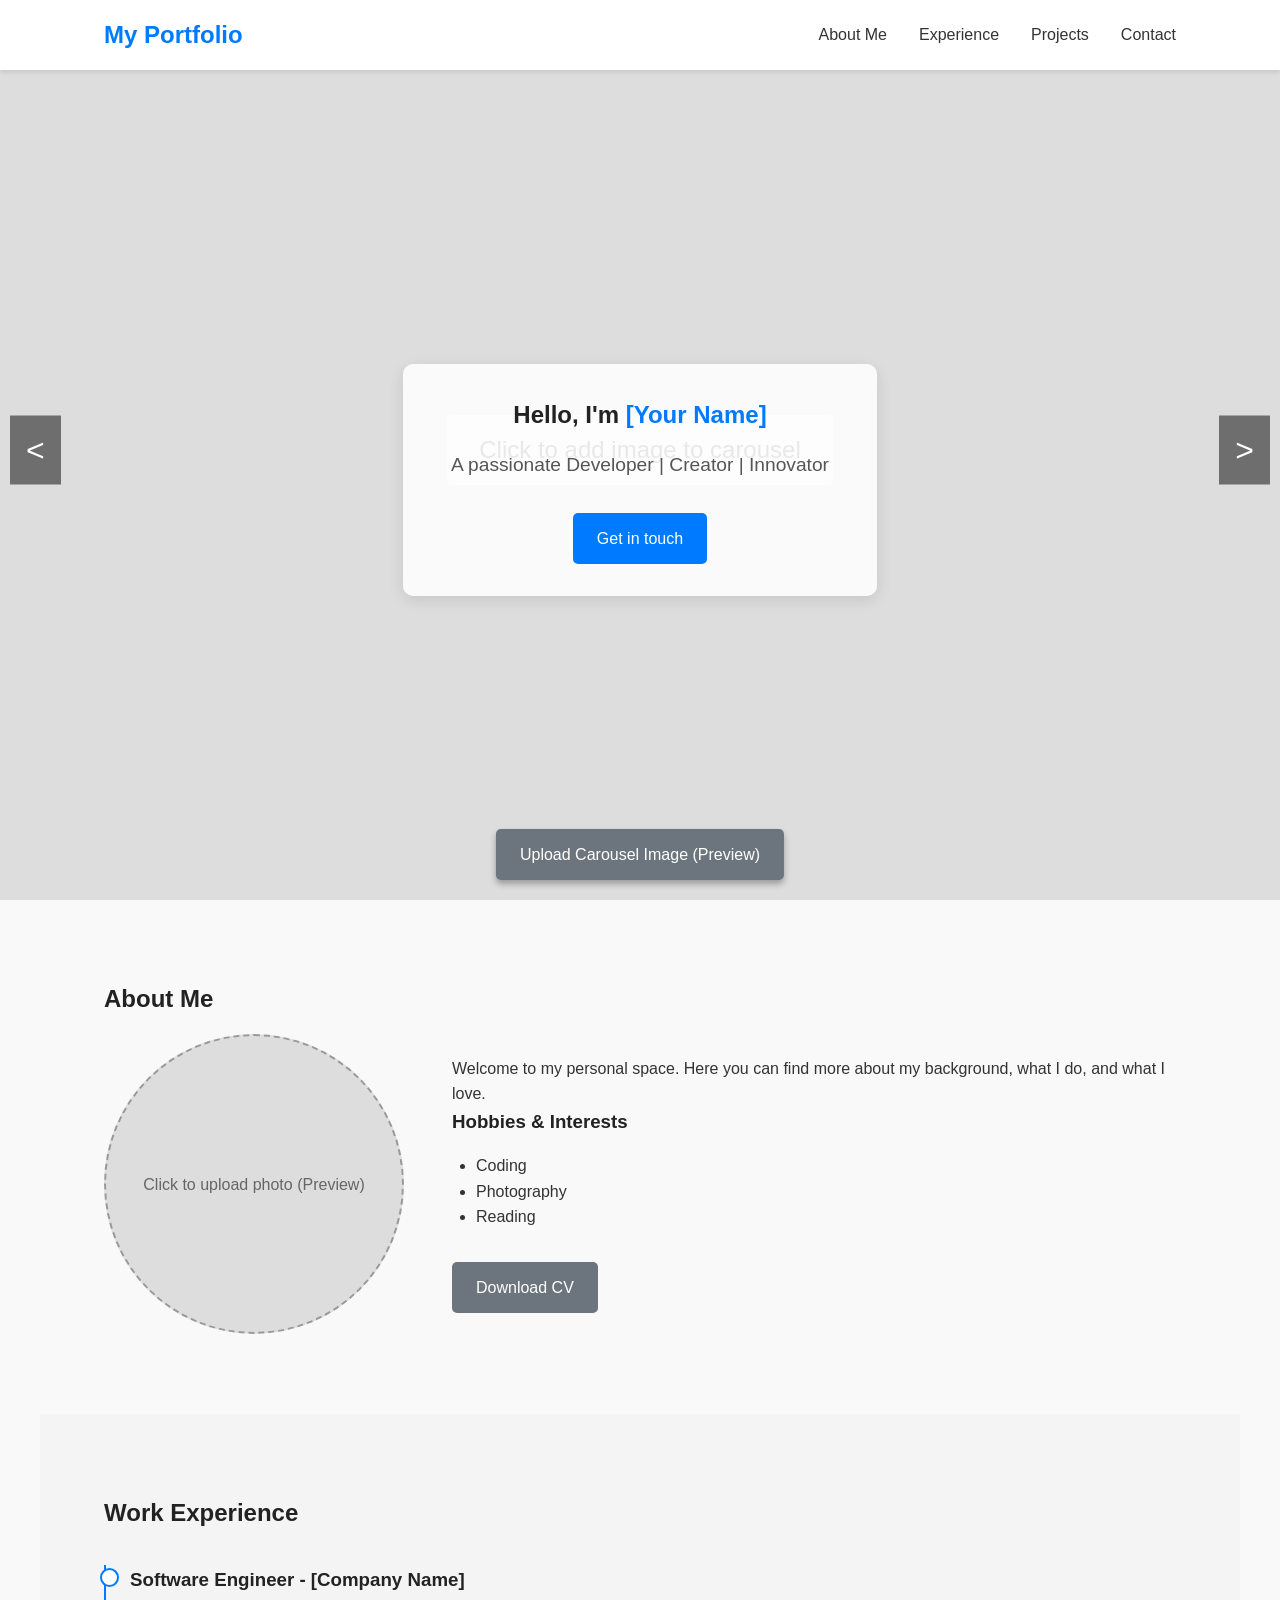
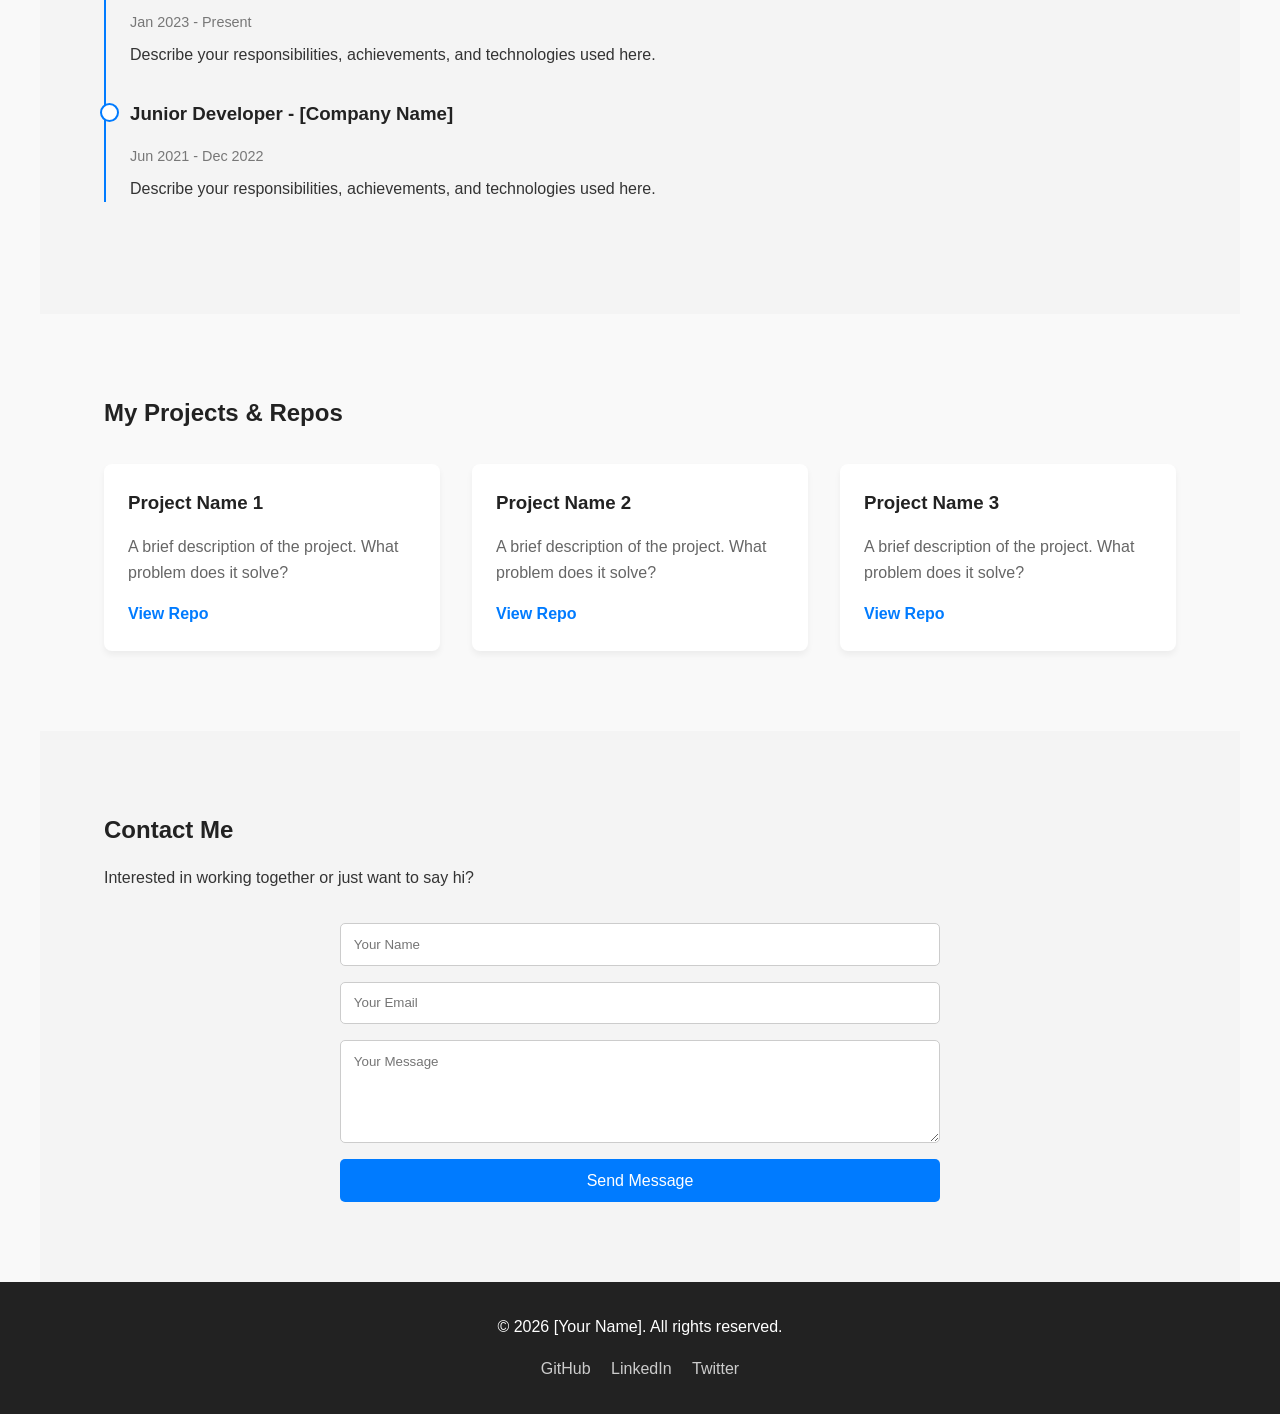
==== index.html @ 7e19b3d2 "Final code review fix on race condition" ====
<!DOCTYPE html>
<html lang="en">
<head>
    <meta charset="UTF-8">
    <meta name="viewport" content="width=device-width, initial-scale=1.0">
    <title>My Personal Portfolio</title>
    <link rel="stylesheet" href="css/style.css">
</head>
<body>
    <header>
        <nav>
            <div class="logo">My Portfolio</div>
            <!-- Hamburger Icon -->
            <button class="menu-icon" id="menu-icon" aria-label="Toggle navigation menu">&#9776;</button>
            <ul class="nav-links" id="nav-links">
                <li><a href="#about">About Me</a></li>
                <li><a href="#experience">Experience</a></li>
                <li><a href="#projects">Projects</a></li>
                <li><a href="#contact">Contact</a></li>
            </ul>
        </nav>
    </header>

    <main>
        <!-- Hero Section with Carousel -->
        <section id="hero" class="hero">
            <div class="carousel" id="hero-carousel">
                <div class="carousel-inner" id="carousel-inner">
                    <!-- Carousel items will be placed here -->
                    <div class="carousel-item active" style="background-color: #ddd;">
                        <span class="carousel-placeholder-text">Click to add image to carousel</span>
                    </div>
                </div>
                <button class="carousel-prev" id="carousel-prev" aria-label="Previous image">&lt;</button>
                <button class="carousel-next" id="carousel-next" aria-label="Next image">&gt;</button>
                
                <!-- Upload button for Carousel -->
                <label class="btn secondary upload-btn carousel-upload-btn">
                    Upload Carousel Image (Preview)
                    <input type="file" accept="image/*" class="carousel-upload-input" id="carousel-upload" multiple>
                </label>
            </div>

            <div class="hero-content">
                <!-- TODO: Replace placeholder text like [Your Name] and [Company Name] throughout this file with your actual information -->
                <h1>Hello, I'm <span class="highlight">[Your Name]</span></h1>
                <p>A passionate Developer | Creator | Innovator</p>
                <a href="#contact" class="btn">Get in touch</a>
            </div>
        </section>

        <!-- About Me Section (CV, Pictures, Hobbies) -->
        <section id="about" class="section">
            <h2>About Me</h2>
            <div class="about-container">
                <div class="about-image">
                    <!-- Placeholder for picture with Upload feature -->
                    <label class="image-upload-wrapper">
                        <input type="file" accept="image/*" class="image-upload-input" id="profile-upload">
                        <div class="profile-placeholder" id="profile-img-preview">
                            <span class="upload-text">Click to upload photo (Preview)</span>
                        </div>
                    </label>
                </div>
                <div class="about-text">
                    <p>Welcome to my personal space. Here you can find more about my background, what I do, and what I love.</p>
                    <h3>Hobbies & Interests</h3>
                    <ul>
                        <li>Coding</li>
                        <li>Photography</li>
                        <li>Reading</li>
                    </ul>
                    <!-- Add your CV file in the assets folder and update this link -->
                    <a href="assets/cv.pdf" class="btn secondary">Download CV</a>
                </div>
            </div>
        </section>

        <!-- Work Experience Section -->
        <section id="experience" class="section bg-light">
            <h2>Work Experience</h2>
            <div class="timeline">
                <div class="timeline-item">
                    <h3>Software Engineer - [Company Name]</h3>
                    <span class="date">Jan 2023 - Present</span>
                    <p>Describe your responsibilities, achievements, and technologies used here.</p>
                </div>
                <div class="timeline-item">
                    <h3>Junior Developer - [Company Name]</h3>
                    <span class="date">Jun 2021 - Dec 2022</span>
                    <p>Describe your responsibilities, achievements, and technologies used here.</p>
                </div>
            </div>
        </section>

        <!-- Projects / Repositories Section -->
        <section id="projects" class="section">
            <h2>My Projects & Repos</h2>
            <div class="grid">
                <div class="card">
                    <h3>Project Name 1</h3>
                    <p>A brief description of the project. What problem does it solve?</p>
                    <a href="#" class="btn-link">View Repo</a>
                </div>
                <div class="card">
                    <h3>Project Name 2</h3>
                    <p>A brief description of the project. What problem does it solve?</p>
                    <a href="#" class="btn-link">View Repo</a>
                </div>
                <div class="card">
                    <h3>Project Name 3</h3>
                    <p>A brief description of the project. What problem does it solve?</p>
                    <a href="#" class="btn-link">View Repo</a>
                </div>
            </div>
        </section>

        <!-- Contact Section -->
        <section id="contact" class="section bg-light">
            <h2>Contact Me</h2>
            <p>Interested in working together or just want to say hi?</p>
            <form id="contact-form" class="contact-form">
                <label for="contact-name" class="sr-only">Your Name</label>
                <input type="text" id="contact-name" placeholder="Your Name" required>
                
                <label for="contact-email" class="sr-only">Your Email</label>
                <input type="email" id="contact-email" placeholder="Your Email" required>
                
                <label for="contact-message" class="sr-only">Your Message</label>
                <textarea id="contact-message" rows="5" placeholder="Your Message" required></textarea>
                
                <button type="submit" class="btn">Send Message</button>
            </form>
        </section>
    </main>

    <footer>
        <p>&copy; <span id="year"></span> [Your Name]. All rights reserved.</p>
        <div class="social-links">
            <a href="#">GitHub</a>
            <a href="#">LinkedIn</a>
            <a href="#">Twitter</a>
        </div>
    </footer>

    <script src="js/script.js"></script>
</body>
</html>
---- css/style.css ----
/* Reset and Base Styles */
* {
    margin: 0;
    padding: 0;
    box-sizing: border-box;
}

body {
    font-family: 'Segoe UI', Tahoma, Geneva, Verdana, sans-serif;
    line-height: 1.6;
    color: #333;
    background-color: #f9f9f9;
}

html {
    scroll-behavior: smooth;
}

/* Screen Reader Only */
.sr-only {
    position: absolute;
    width: 1px;
    height: 1px;
    padding: 0;
    margin: -1px;
    overflow: hidden;
    clip: rect(0, 0, 0, 0);
    border: 0;
}

/* Typography */
h1, h2, h3 {
    margin-bottom: 1rem;
    color: #222;
}

.highlight {
    color: #007bff;
}

/* Navigation */
header {
    background-color: #fff;
    box-shadow: 0 2px 5px rgba(0,0,0,0.1);
    position: fixed;
    width: 100%;
    top: 0;
    z-index: 1000;
}

nav {
    display: flex;
    justify-content: space-between;
    align-items: center;
    padding: 1rem 5%;
    max-width: 1200px;
    margin: auto;
    position: relative;
}

.logo {
    font-size: 1.5rem;
    font-weight: bold;
    color: #007bff;
}

.menu-icon {
    display: none;
    font-size: 2rem;
    cursor: pointer;
    background: none;
    border: none;
    color: #333;
}

.menu-icon:focus {
    outline: 2px solid #007bff;
    outline-offset: 2px;
}

.nav-links {
    list-style: none;
    display: flex;
}

.nav-links li {
    margin-left: 2rem;
}

.nav-links a {
    text-decoration: none;
    color: #333;
    transition: color 0.3s;
}

.nav-links a:hover {
    color: #007bff;
}

/* Sections */
.section {
    padding: 5rem 5%;
    max-width: 1200px;
    margin: auto;
}

.bg-light {
    background-color: #f4f4f4;
}

/* Hero Section & Carousel */
.hero {
    position: relative;
    height: 100vh;
    display: flex;
    align-items: center;
    justify-content: center;
    text-align: center;
    padding-top: 60px; /* Offset for fixed nav */
    overflow: hidden;
}

.carousel {
    position: absolute;
    top: 0;
    left: 0;
    width: 100%;
    height: 100%;
    z-index: 0;
}

.carousel-inner {
    width: 100%;
    height: 100%;
    position: relative;
}

.carousel-item {
    position: absolute;
    top: 0;
    left: 0;
    width: 100%;
    height: 100%;
    opacity: 0;
    transition: opacity 0.5s ease-in-out;
    background-size: cover;
    background-position: center;
    display: flex;
    align-items: center;
    justify-content: center;
}

.carousel-item.active {
    opacity: 1;
}

.carousel-placeholder-text {
    font-size: 1.5rem;
    color: #666;
    background: rgba(255,255,255,0.7);
    padding: 1rem 2rem;
    border-radius: 5px;
}

.carousel-prev, .carousel-next {
    position: absolute;
    top: 50%;
    transform: translateY(-50%);
    background: rgba(0,0,0,0.5);
    color: white;
    border: none;
    font-size: 2rem;
    padding: 1rem;
    cursor: pointer;
    z-index: 2;
    transition: background 0.3s;
}

.carousel-prev:hover, .carousel-next:hover {
    background: rgba(0,0,0,0.8);
}

.carousel-prev {
    left: 10px;
}

.carousel-next {
    right: 10px;
}

.carousel-upload-btn {
    position: absolute;
    bottom: 20px;
    left: 50%;
    transform: translateX(-50%);
    z-index: 2;
    box-shadow: 0 4px 6px rgba(0,0,0,0.3);
}

.hero-content {
    position: relative;
    z-index: 1;
    background: rgba(255, 255, 255, 0.85);
    padding: 2rem 3rem;
    border-radius: 10px;
    box-shadow: 0 4px 15px rgba(0,0,0,0.1);
}

.hero p {
    font-size: 1.2rem;
    margin-bottom: 2rem;
    color: #555;
}

/* Upload Inputs */
.upload-btn input[type="file"],
.image-upload-input {
    display: none;
}

.image-upload-wrapper {
    cursor: pointer;
    display: block;
}

.upload-text {
    text-align: center;
    padding: 0 1rem;
}

.profile-placeholder {
    width: 300px;
    height: 300px;
    background: #ddd;
    border-radius: 50%;
    display: flex;
    align-items: center;
    justify-content: center;
    color: #666;
    background-size: cover;
    background-position: center;
    border: 2px dashed #999;
    transition: border-color 0.3s;
}

.profile-placeholder.has-image {
    border: none;
}

.profile-placeholder.has-image .upload-text {
    display: none;
}

.image-upload-wrapper:hover .profile-placeholder {
    border-color: #007bff;
    color: #007bff;
}

/* Buttons */
.btn {
    display: inline-block;
    padding: 0.8rem 1.5rem;
    background-color: #007bff;
    color: #fff;
    text-decoration: none;
    border-radius: 5px;
    border: none;
    cursor: pointer;
    transition: background-color 0.3s;
    font-size: 1rem;
}

.btn:hover {
    background-color: #0056b3;
}

.btn.secondary {
    background-color: #6c757d;
}

.btn.secondary:hover {
    background-color: #5a6268;
}

.btn-link {
    color: #007bff;
    text-decoration: none;
    font-weight: bold;
}

.btn-link:hover {
    text-decoration: underline;
}

/* About Section */
.about-container {
    display: flex;
    gap: 3rem;
    align-items: center;
}

.about-image {
    flex-shrink: 0;
}

.about-text {
    flex: 1;
}

.about-text ul {
    margin: 1rem 0 2rem 1.5rem;
}

/* Timeline (Experience) */
.timeline {
    border-left: 2px solid #007bff;
    padding-left: 1.5rem;
    margin-top: 2rem;
}

.timeline-item {
    margin-bottom: 2rem;
    position: relative;
}

.timeline-item::before {
    content: '';
    position: absolute;
    left: -1.85rem;
    top: 0.2rem;
    width: 15px;
    height: 15px;
    background-color: #fff;
    border: 2px solid #007bff;
    border-radius: 50%;
}

.date {
    display: block;
    font-size: 0.9rem;
    color: #777;
    margin-bottom: 0.5rem;
}

/* Grid (Projects) */
.grid {
    display: grid;
    grid-template-columns: repeat(auto-fit, minmax(300px, 1fr));
    gap: 2rem;
    margin-top: 2rem;
}

.card {
    background: #fff;
    padding: 1.5rem;
    border-radius: 8px;
    box-shadow: 0 4px 6px rgba(0,0,0,0.05);
    transition: transform 0.3s;
}

.card:hover {
    transform: translateY(-5px);
}

.card p {
    margin-bottom: 1rem;
    color: #666;
}

/* Contact Form */
.contact-form {
    display: flex;
    flex-direction: column;
    gap: 1rem;
    max-width: 600px;
    margin: 2rem auto 0;
}

.contact-form input,
.contact-form textarea {
    padding: 0.8rem;
    border: 1px solid #ccc;
    border-radius: 5px;
    font-family: inherit;
}

/* Footer */
footer {
    background-color: #222;
    color: #fff;
    text-align: center;
    padding: 2rem 5%;
}

.social-links {
    margin-top: 1rem;
}

.social-links a {
    color: #ccc;
    text-decoration: none;
    margin: 0 0.5rem;
    transition: color 0.3s;
}

.social-links a:hover {
    color: #fff;
}

/* Responsive */
@media (max-width: 768px) {
    .menu-icon {
        display: block;
    }
    .nav-links {
        display: none;
        flex-direction: column;
        position: absolute;
        top: 100%;
        left: 0;
        width: 100%;
        background-color: #fff;
        box-shadow: 0 2px 5px rgba(0,0,0,0.1);
        padding: 1rem 0;
    }
    .nav-links.active {
        display: flex;
    }
    .nav-links li {
        margin: 1rem 0;
        margin-left: 0;
        text-align: center;
    }
    .about-container {
        flex-direction: column;
        text-align: center;
    }
}
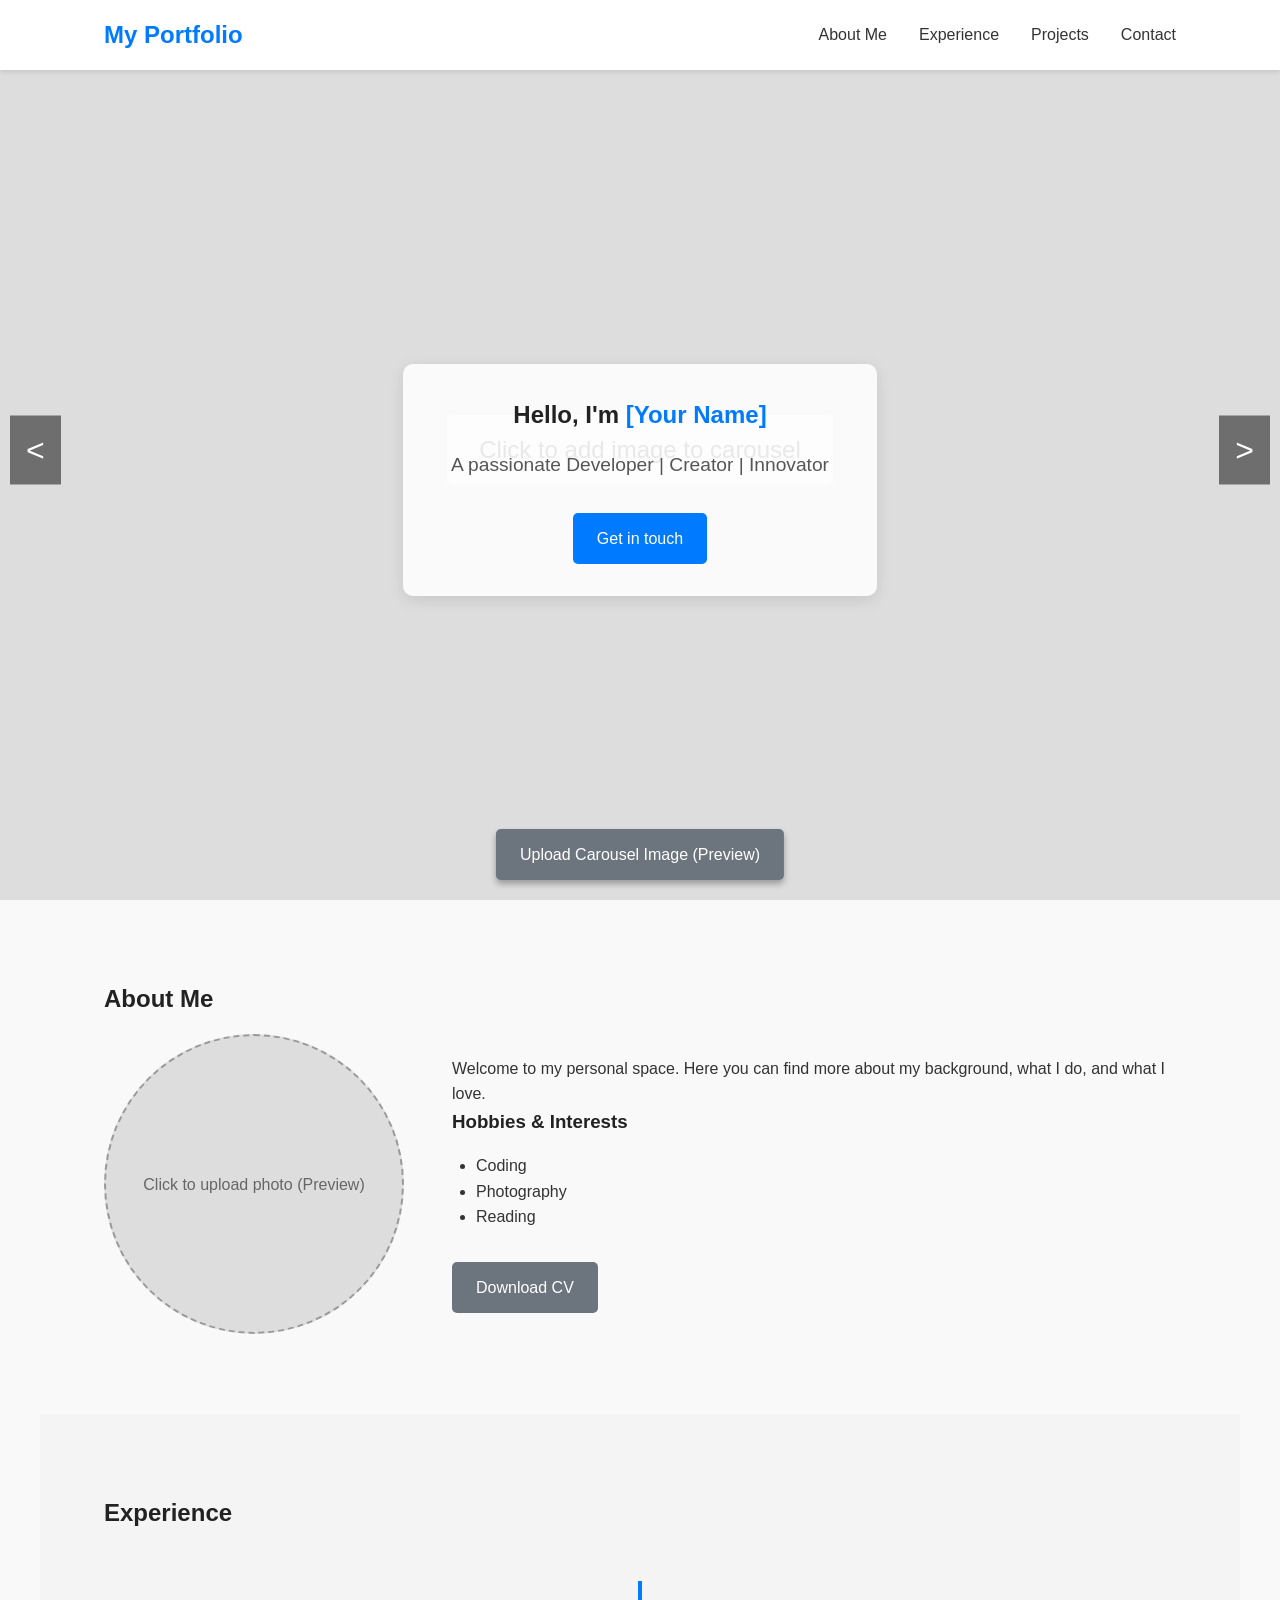
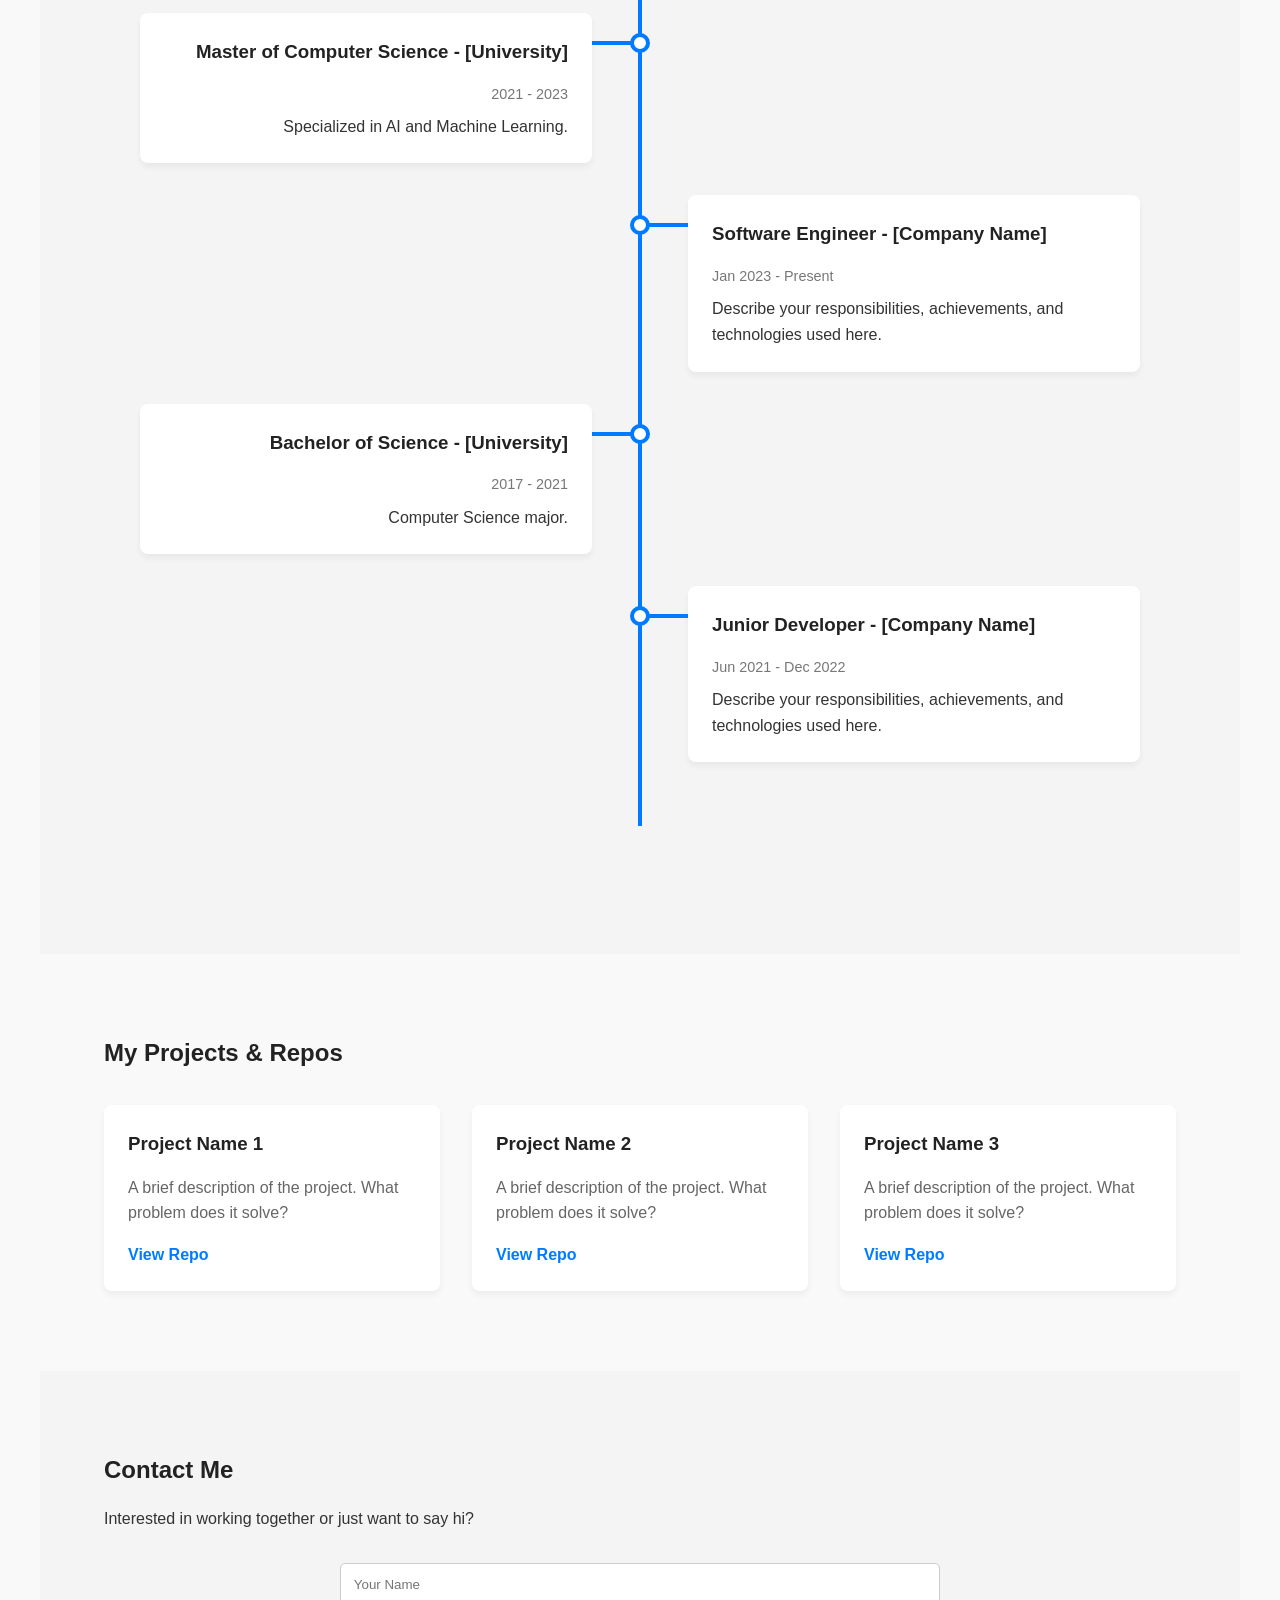
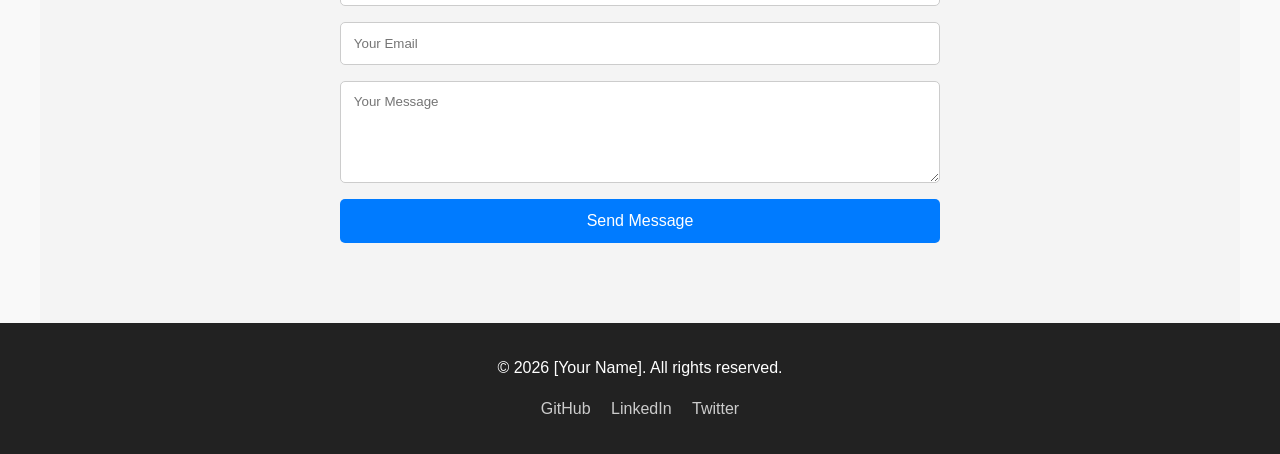
==== commit c0bc2f75: "Fix carousel cropping and update experience section to git graph style" ====
--- a/index.html
+++ b/index.html
@@ -76,19 +76,50 @@
             </div>
         </section>
 
-        <!-- Work Experience Section -->
+        <!-- Experience Section -->
         <section id="experience" class="section bg-light">
-            <h2>Work Experience</h2>
-            <div class="timeline">
-                <div class="timeline-item">
-                    <h3>Software Engineer - [Company Name]</h3>
-                    <span class="date">Jan 2023 - Present</span>
-                    <p>Describe your responsibilities, achievements, and technologies used here.</p>
+            <h2>Experience</h2>
+            <div class="git-graph-container">
+                <div class="git-graph-line"></div>
+                
+                <!-- Education Item (Left) -->
+                <div class="git-item left">
+                    <div class="git-dot"></div>
+                    <div class="git-content">
+                        <h3>Master of Computer Science - [University]</h3>
+                        <span class="date">2021 - 2023</span>
+                        <p>Specialized in AI and Machine Learning.</p>
+                    </div>
                 </div>
-                <div class="timeline-item">
-                    <h3>Junior Developer - [Company Name]</h3>
-                    <span class="date">Jun 2021 - Dec 2022</span>
-                    <p>Describe your responsibilities, achievements, and technologies used here.</p>
+
+                <!-- Work Item (Right) -->
+                <div class="git-item right">
+                    <div class="git-dot"></div>
+                    <div class="git-content">
+                        <h3>Software Engineer - [Company Name]</h3>
+                        <span class="date">Jan 2023 - Present</span>
+                        <p>Describe your responsibilities, achievements, and technologies used here.</p>
+                    </div>
+                </div>
+
+                <!-- Education Item (Left) -->
+                <div class="git-item left">
+                    <div class="git-dot"></div>
+                    <div class="git-content">
+                        <h3>Bachelor of Science - [University]</h3>
+                        <span class="date">2017 - 2021</span>
+                        <p>Computer Science major.</p>
+                    </div>
+                </div>
+
+                <!-- Work Item (Right) -->
+                <div class="git-item right">
+                    <div class="git-dot"></div>
+                    <div class="git-content">
+                        <h3>Junior Developer - [Company Name]</h3>
+                        <span class="date">Jun 2021 - Dec 2022</span>
+                        <p>Describe your responsibilities, achievements, and technologies used here.</p>
+                    </div>
                 </div>
             </div>
         </section>
--- a/css/style.css
+++ b/css/style.css
@@ -143,8 +143,9 @@
     height: 100%;
     opacity: 0;
     transition: opacity 0.5s ease-in-out;
-    background-size: cover;
+    background-size: 100% auto;
     background-position: center;
+    background-repeat: no-repeat;
     display: flex;
     align-items: center;
     justify-content: center;
@@ -311,28 +312,84 @@
     margin: 1rem 0 2rem 1.5rem;
 }
 
-/* Timeline (Experience) */
-.timeline {
-    border-left: 2px solid #007bff;
-    padding-left: 1.5rem;
-    margin-top: 2rem;
-}
-
-.timeline-item {
+/* Git Graph Experience */
+.git-graph-container {
+    position: relative;
+    max-width: 1000px;
+    margin: 3rem auto;
+    padding: 2rem 0;
+}
+
+.git-graph-line {
+    position: absolute;
+    top: 0;
+    bottom: 0;
+    left: 50%;
+    width: 4px;
+    background-color: #007bff;
+    transform: translateX(-50%);
+}
+
+.git-item {
+    position: relative;
+    width: 50%;
     margin-bottom: 2rem;
-    position: relative;
-}
-
-.timeline-item::before {
+}
+
+.git-item.left {
+    left: 0;
+    padding-right: 3rem;
+    text-align: right;
+}
+
+.git-item.right {
+    left: 50%;
+    padding-left: 3rem;
+    text-align: left;
+}
+
+.git-dot {
+    position: absolute;
+    top: 20px;
+    width: 20px;
+    height: 20px;
+    background-color: #fff;
+    border: 4px solid #007bff;
+    border-radius: 50%;
+    z-index: 1;
+}
+
+.git-item.left .git-dot {
+    right: -10px; /* center on the line */
+}
+
+.git-item.right .git-dot {
+    left: -10px; /* center on the line */
+}
+
+.git-content {
+    background: #fff;
+    padding: 1.5rem;
+    border-radius: 8px;
+    box-shadow: 0 4px 6px rgba(0,0,0,0.05);
+    position: relative;
+}
+
+.git-content::before {
     content: '';
     position: absolute;
-    left: -1.85rem;
-    top: 0.2rem;
-    width: 15px;
-    height: 15px;
-    background-color: #fff;
-    border: 2px solid #007bff;
-    border-radius: 50%;
+    top: 28px; /* line up with the dot */
+    width: 3rem;
+    height: 4px;
+    background-color: #007bff;
+}
+
+.git-item.left .git-content::before {
+    right: -3rem;
+}
+
+.git-item.right .git-content::before {
+    left: -3rem;
 }
 
 .date {
@@ -435,4 +492,32 @@
         flex-direction: column;
         text-align: center;
     }
-}
+    .git-graph-line {
+        left: 20px;
+        transform: none;
+    }
+    .git-item {
+        width: 100%;
+        padding-left: 50px;
+        padding-right: 0;
+        text-align: left;
+    }
+    .git-item.left {
+        left: 0;
+        text-align: left;
+    }
+    .git-item.right {
+        left: 0;
+    }
+    .git-item.left .git-dot,
+    .git-item.right .git-dot {
+        left: 10px;
+        right: auto;
+    }
+    .git-item.left .git-content::before,
+    .git-item.right .git-content::before {
+        left: -30px;
+        right: auto;
+        width: 30px;
+    }
+}
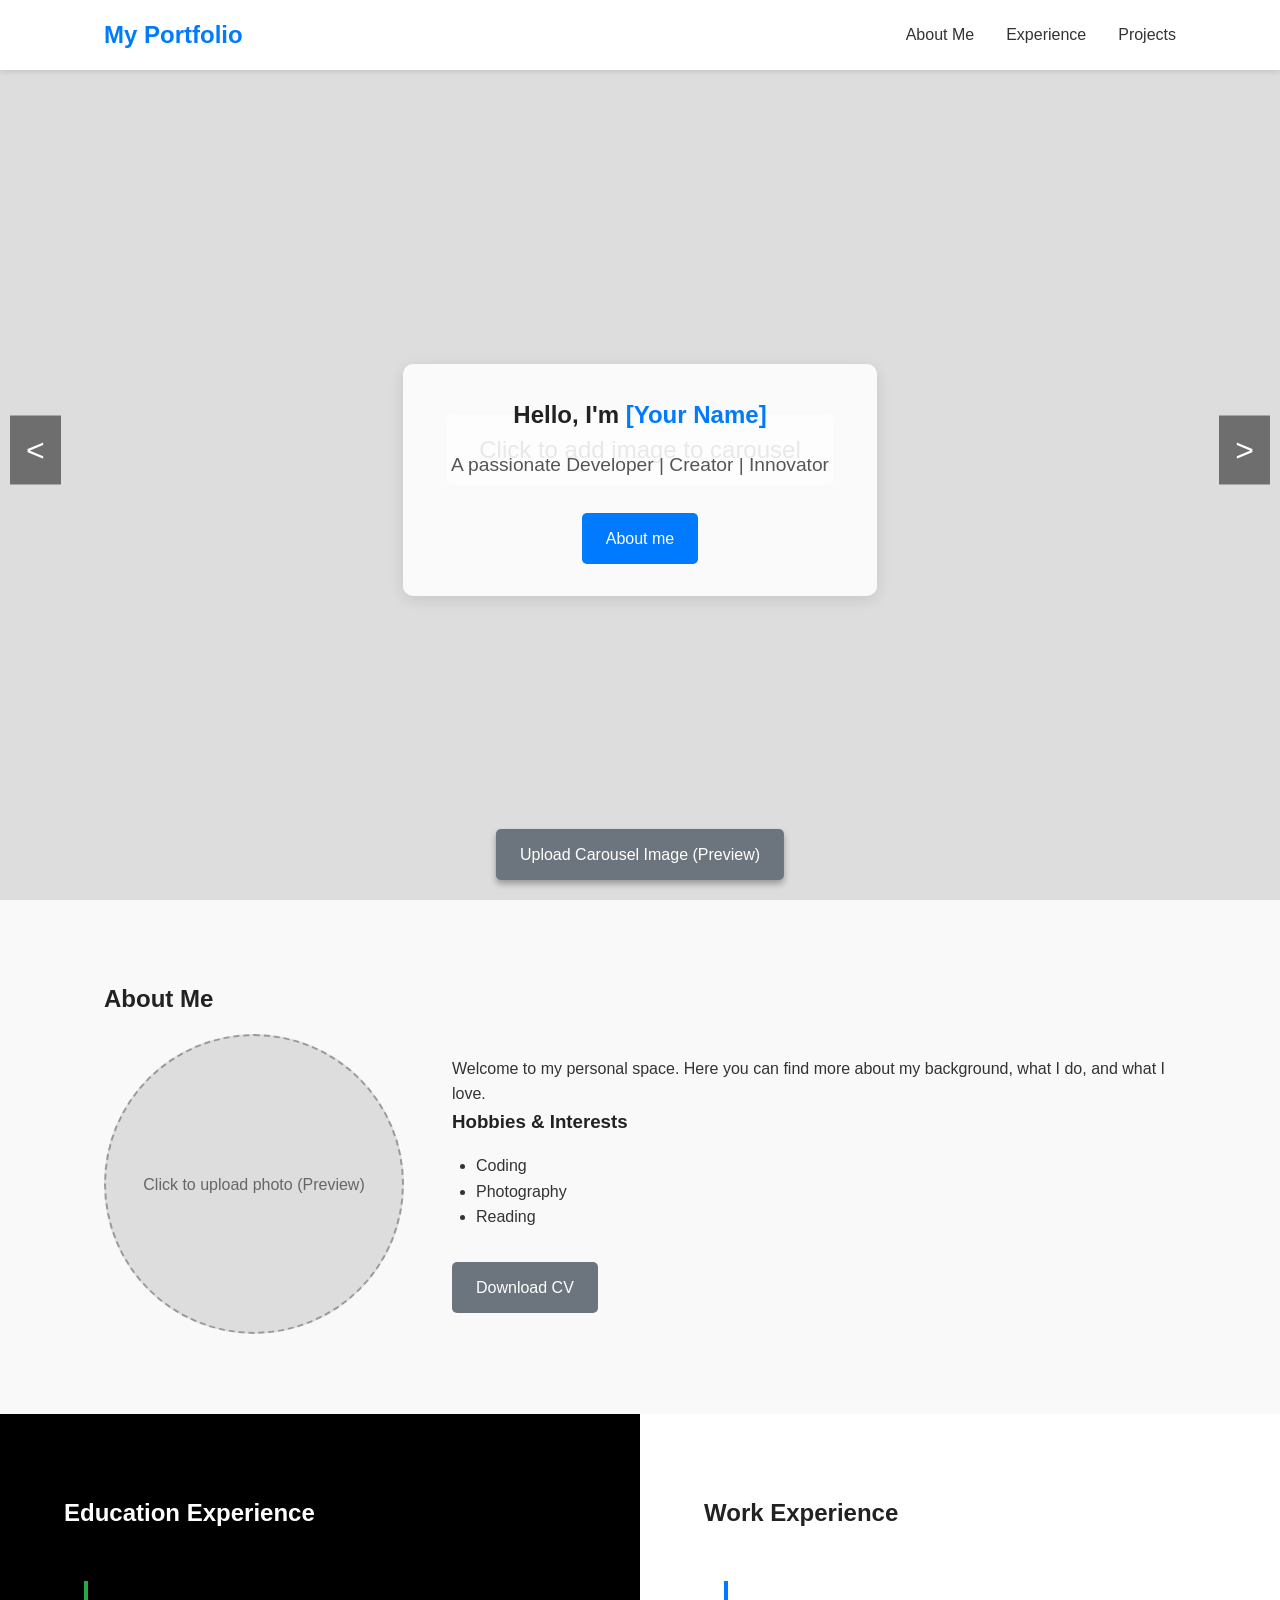
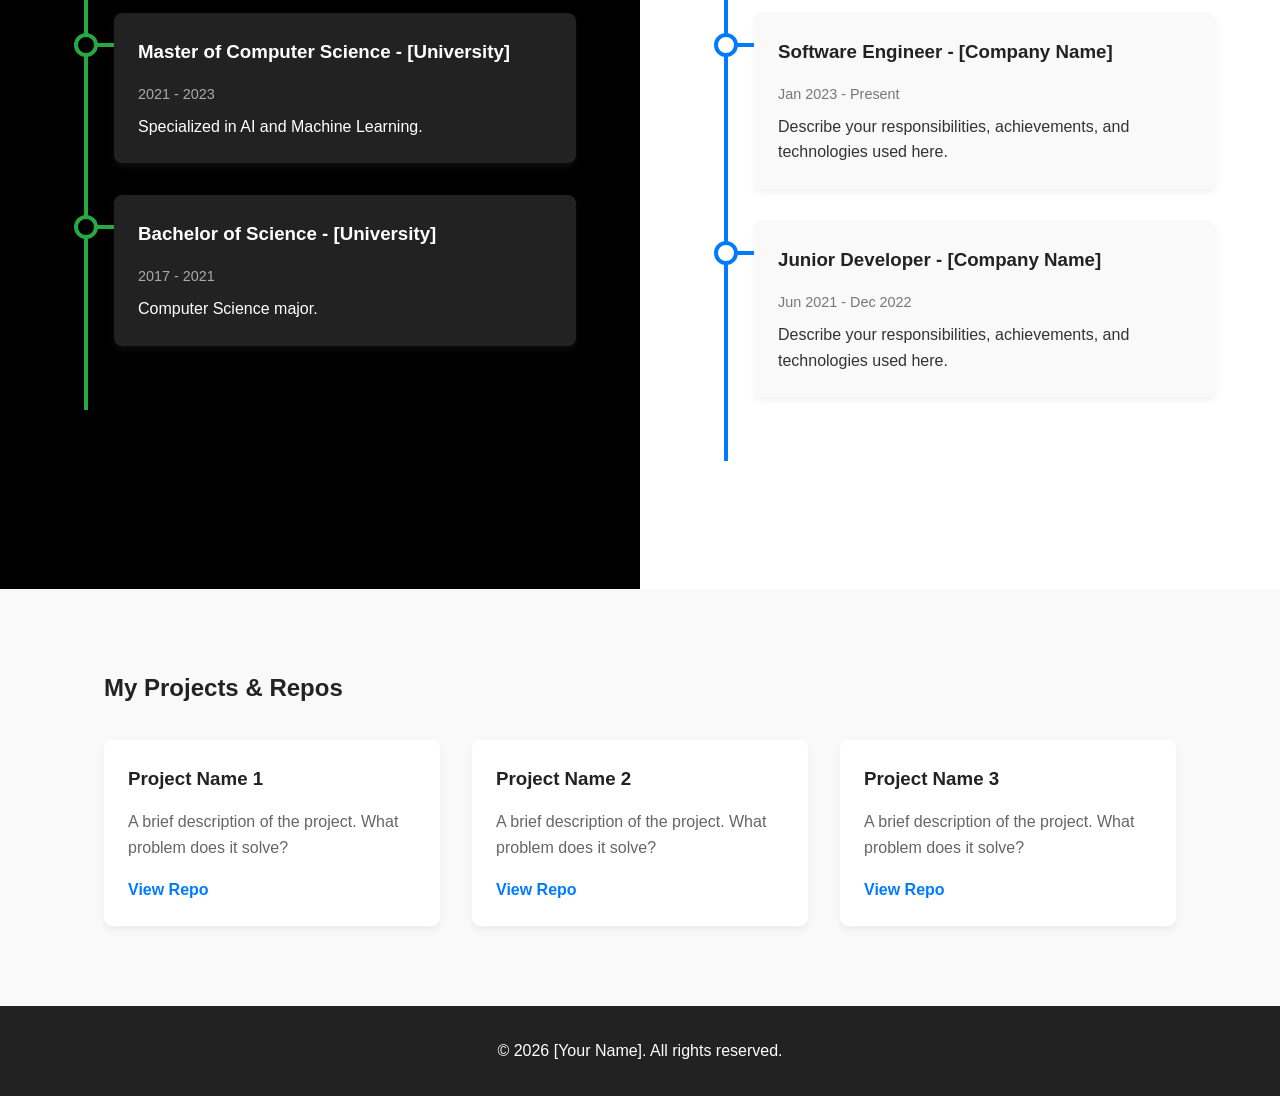
==== commit a33a9caa: "Split experience section into separate Git Graphs and remove contact section" ====
--- a/index.html
+++ b/index.html
@@ -16,7 +16,6 @@
                 <li><a href="#about">About Me</a></li>
                 <li><a href="#experience">Experience</a></li>
                 <li><a href="#projects">Projects</a></li>
-                <li><a href="#contact">Contact</a></li>
             </ul>
         </nav>
     </header>
@@ -45,7 +44,7 @@
                 <!-- TODO: Replace placeholder text like [Your Name] and [Company Name] throughout this file with your actual information -->
                 <h1>Hello, I'm <span class="highlight">[Your Name]</span></h1>
                 <p>A passionate Developer | Creator | Innovator</p>
-                <a href="#contact" class="btn">Get in touch</a>
+                <a href="#about" class="btn">About me</a>
             </div>
         </section>
 
@@ -77,48 +76,55 @@
         </section>
 
         <!-- Experience Section -->
-        <section id="experience" class="section bg-light">
-            <h2>Experience</h2>
-            <div class="git-graph-container">
-                <div class="git-graph-line"></div>
-                
-                <!-- Education Item (Left) -->
-                <div class="git-item left">
-                    <div class="git-dot"></div>
-                    <div class="git-content">
-                        <h3>Master of Computer Science - [University]</h3>
-                        <span class="date">2021 - 2023</span>
-                        <p>Specialized in AI and Machine Learning.</p>
+        <section id="experience" class="section experience-split">
+            <!-- Education Experience -->
+            <div class="experience-half education-half">
+                <h2>Education Experience</h2>
+                <div class="git-graph-container">
+                    <div class="git-graph-line"></div>
+                    
+                    <div class="git-item">
+                        <div class="git-dot"></div>
+                        <div class="git-content">
+                            <h3>Master of Computer Science - [University]</h3>
+                            <span class="date">2021 - 2023</span>
+                            <p>Specialized in AI and Machine Learning.</p>
+                        </div>
+                    </div>
+
+                    <div class="git-item">
+                        <div class="git-dot"></div>
+                        <div class="git-content">
+                            <h3>Bachelor of Science - [University]</h3>
+                            <span class="date">2017 - 2021</span>
+                            <p>Computer Science major.</p>
+                        </div>
                     </div>
                 </div>
+            </div>
 
-                <!-- Work Item (Right) -->
-                <div class="git-item right">
-                    <div class="git-dot"></div>
-                    <div class="git-content">
-                        <h3>Software Engineer - [Company Name]</h3>
-                        <span class="date">Jan 2023 - Present</span>
-                        <p>Describe your responsibilities, achievements, and technologies used here.</p>
+            <!-- Work Experience -->
+            <div class="experience-half work-half">
+                <h2>Work Experience</h2>
+                <div class="git-graph-container">
+                    <div class="git-graph-line"></div>
+                    
+                    <div class="git-item">
+                        <div class="git-dot"></div>
+                        <div class="git-content">
+                            <h3>Software Engineer - [Company Name]</h3>
+                            <span class="date">Jan 2023 - Present</span>
+                            <p>Describe your responsibilities, achievements, and technologies used here.</p>
+                        </div>
                     </div>
-                </div>
 
-                <!-- Education Item (Left) -->
-                <div class="git-item left">
-                    <div class="git-dot"></div>
-                    <div class="git-content">
-                        <h3>Bachelor of Science - [University]</h3>
-                        <span class="date">2017 - 2021</span>
-                        <p>Computer Science major.</p>
-                    </div>
-                </div>
-
-                <!-- Work Item (Right) -->
-                <div class="git-item right">
-                    <div class="git-dot"></div>
-                    <div class="git-content">
-                        <h3>Junior Developer - [Company Name]</h3>
-                        <span class="date">Jun 2021 - Dec 2022</span>
-                        <p>Describe your responsibilities, achievements, and technologies used here.</p>
+                    <div class="git-item">
+                        <div class="git-dot"></div>
+                        <div class="git-content">
+                            <h3>Junior Developer - [Company Name]</h3>
+                            <span class="date">Jun 2021 - Dec 2022</span>
+                            <p>Describe your responsibilities, achievements, and technologies used here.</p>
+                        </div>
                     </div>
                 </div>
             </div>
@@ -146,32 +152,10 @@
             </div>
         </section>
 
-        <!-- Contact Section -->
-        <section id="contact" class="section bg-light">
-            <h2>Contact Me</h2>
-            <p>Interested in working together or just want to say hi?</p>
-            <form id="contact-form" class="contact-form">
-                <label for="contact-name" class="sr-only">Your Name</label>
-                <input type="text" id="contact-name" placeholder="Your Name" required>
-                
-                <label for="contact-email" class="sr-only">Your Email</label>
-                <input type="email" id="contact-email" placeholder="Your Email" required>
-                
-                <label for="contact-message" class="sr-only">Your Message</label>
-                <textarea id="contact-message" rows="5" placeholder="Your Message" required></textarea>
-                
-                <button type="submit" class="btn">Send Message</button>
-            </form>
-        </section>
     </main>
 
     <footer>
         <p>&copy; <span id="year"></span> [Your Name]. All rights reserved.</p>
-        <div class="social-links">
-            <a href="#">GitHub</a>
-            <a href="#">LinkedIn</a>
-            <a href="#">Twitter</a>
-        </div>
     </footer>
 
     <script src="js/script.js"></script>
--- a/css/style.css
+++ b/css/style.css
@@ -143,7 +143,7 @@
     height: 100%;
     opacity: 0;
     transition: opacity 0.5s ease-in-out;
-    background-size: 100% auto;
+    background-size: contain;
     background-position: center;
     background-repeat: no-repeat;
     display: flex;
@@ -312,6 +312,32 @@
     margin: 1rem 0 2rem 1.5rem;
 }
 
+/* Split Experience section */
+.experience-split {
+    display: flex;
+    padding: 0;
+    max-width: 100%;
+}
+
+.experience-half {
+    flex: 1;
+    padding: 5rem 5%;
+}
+
+.education-half {
+    background-color: #000;
+    color: #fff;
+}
+
+.education-half h2 {
+    color: #fff;
+}
+
+.work-half {
+    background-color: #fff;
+    color: #333;
+}
+
 /* Git Graph Experience */
 .git-graph-container {
     position: relative;
@@ -324,72 +350,87 @@
     position: absolute;
     top: 0;
     bottom: 0;
-    left: 50%;
+    left: 20px;
     width: 4px;
+}
+
+.education-half .git-graph-line {
+    background-color: #28a745;
+}
+
+.work-half .git-graph-line {
     background-color: #007bff;
-    transform: translateX(-50%);
 }
 
 .git-item {
     position: relative;
-    width: 50%;
+    width: 100%;
     margin-bottom: 2rem;
-}
-
-.git-item.left {
-    left: 0;
-    padding-right: 3rem;
-    text-align: right;
-}
-
-.git-item.right {
-    left: 50%;
-    padding-left: 3rem;
+    padding-left: 50px;
     text-align: left;
 }
 
 .git-dot {
     position: absolute;
     top: 20px;
-    width: 20px;
-    height: 20px;
+    left: 10px;
+    width: 24px;
+    height: 24px;
+    border-radius: 50%;
+    z-index: 1;
+}
+
+.education-half .git-dot {
+    background-color: #000;
+    border: 4px solid #28a745;
+}
+
+.work-half .git-dot {
     background-color: #fff;
     border: 4px solid #007bff;
-    border-radius: 50%;
-    z-index: 1;
-}
-
-.git-item.left .git-dot {
-    right: -10px; /* center on the line */
-}
-
-.git-item.right .git-dot {
-    left: -10px; /* center on the line */
 }
 
 .git-content {
-    background: #fff;
     padding: 1.5rem;
     border-radius: 8px;
+    position: relative;
+}
+
+.education-half .git-content {
+    background: #222;
+    color: #fff;
+    box-shadow: 0 4px 6px rgba(255,255,255,0.05);
+}
+
+.education-half .git-content h3 {
+    color: #fff;
+}
+
+.education-half .date {
+    color: #aaa;
+}
+
+.work-half .git-content {
+    background: #f9f9f9;
+    color: #333;
     box-shadow: 0 4px 6px rgba(0,0,0,0.05);
-    position: relative;
 }
 
 .git-content::before {
     content: '';
     position: absolute;
-    top: 28px; /* line up with the dot */
-    width: 3rem;
+    top: 30px;
+    left: -30px;
+    width: 30px;
     height: 4px;
+}
+
+.education-half .git-content::before {
+    background-color: #28a745;
+}
+
+.work-half .git-content::before {
     background-color: #007bff;
-}
-
-.git-item.left .git-content::before {
-    right: -3rem;
-}
-
-.git-item.right .git-content::before {
-    left: -3rem;
 }
 
 .date {
@@ -422,23 +463,6 @@
 .card p {
     margin-bottom: 1rem;
     color: #666;
-}
-
-/* Contact Form */
-.contact-form {
-    display: flex;
-    flex-direction: column;
-    gap: 1rem;
-    max-width: 600px;
-    margin: 2rem auto 0;
-}
-
-.contact-form input,
-.contact-form textarea {
-    padding: 0.8rem;
-    border: 1px solid #ccc;
-    border-radius: 5px;
-    font-family: inherit;
 }
 
 /* Footer */
@@ -492,32 +516,7 @@
         flex-direction: column;
         text-align: center;
     }
-    .git-graph-line {
-        left: 20px;
-        transform: none;
+    .experience-split {
+        flex-direction: column;
     }
-    .git-item {
-        width: 100%;
-        padding-left: 50px;
-        padding-right: 0;
-        text-align: left;
-    }
-    .git-item.left {
-        left: 0;
-        text-align: left;
-    }
-    .git-item.right {
-        left: 0;
-    }
-    .git-item.left .git-dot,
-    .git-item.right .git-dot {
-        left: 10px;
-        right: auto;
-    }
-    .git-item.left .git-content::before,
-    .git-item.right .git-content::before {
-        left: -30px;
-        right: auto;
-        width: 30px;
-    }
-}
+}
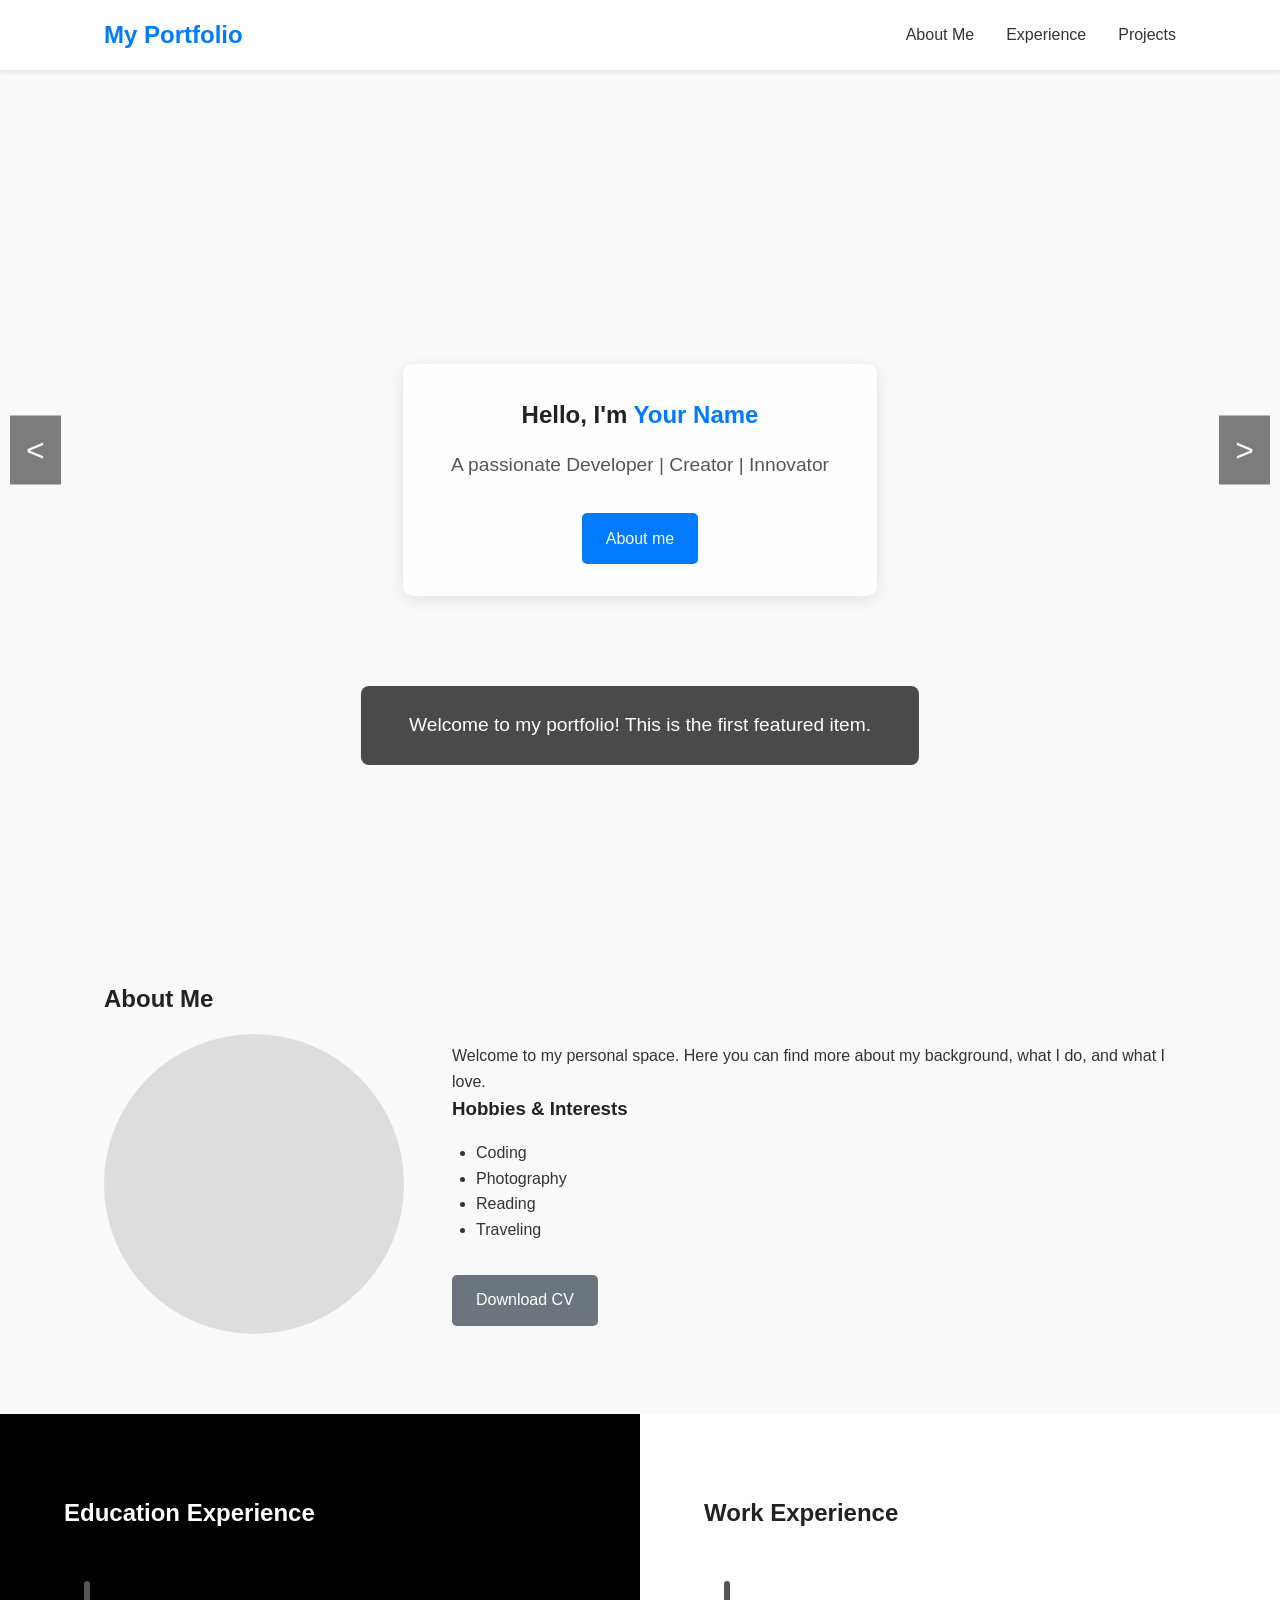
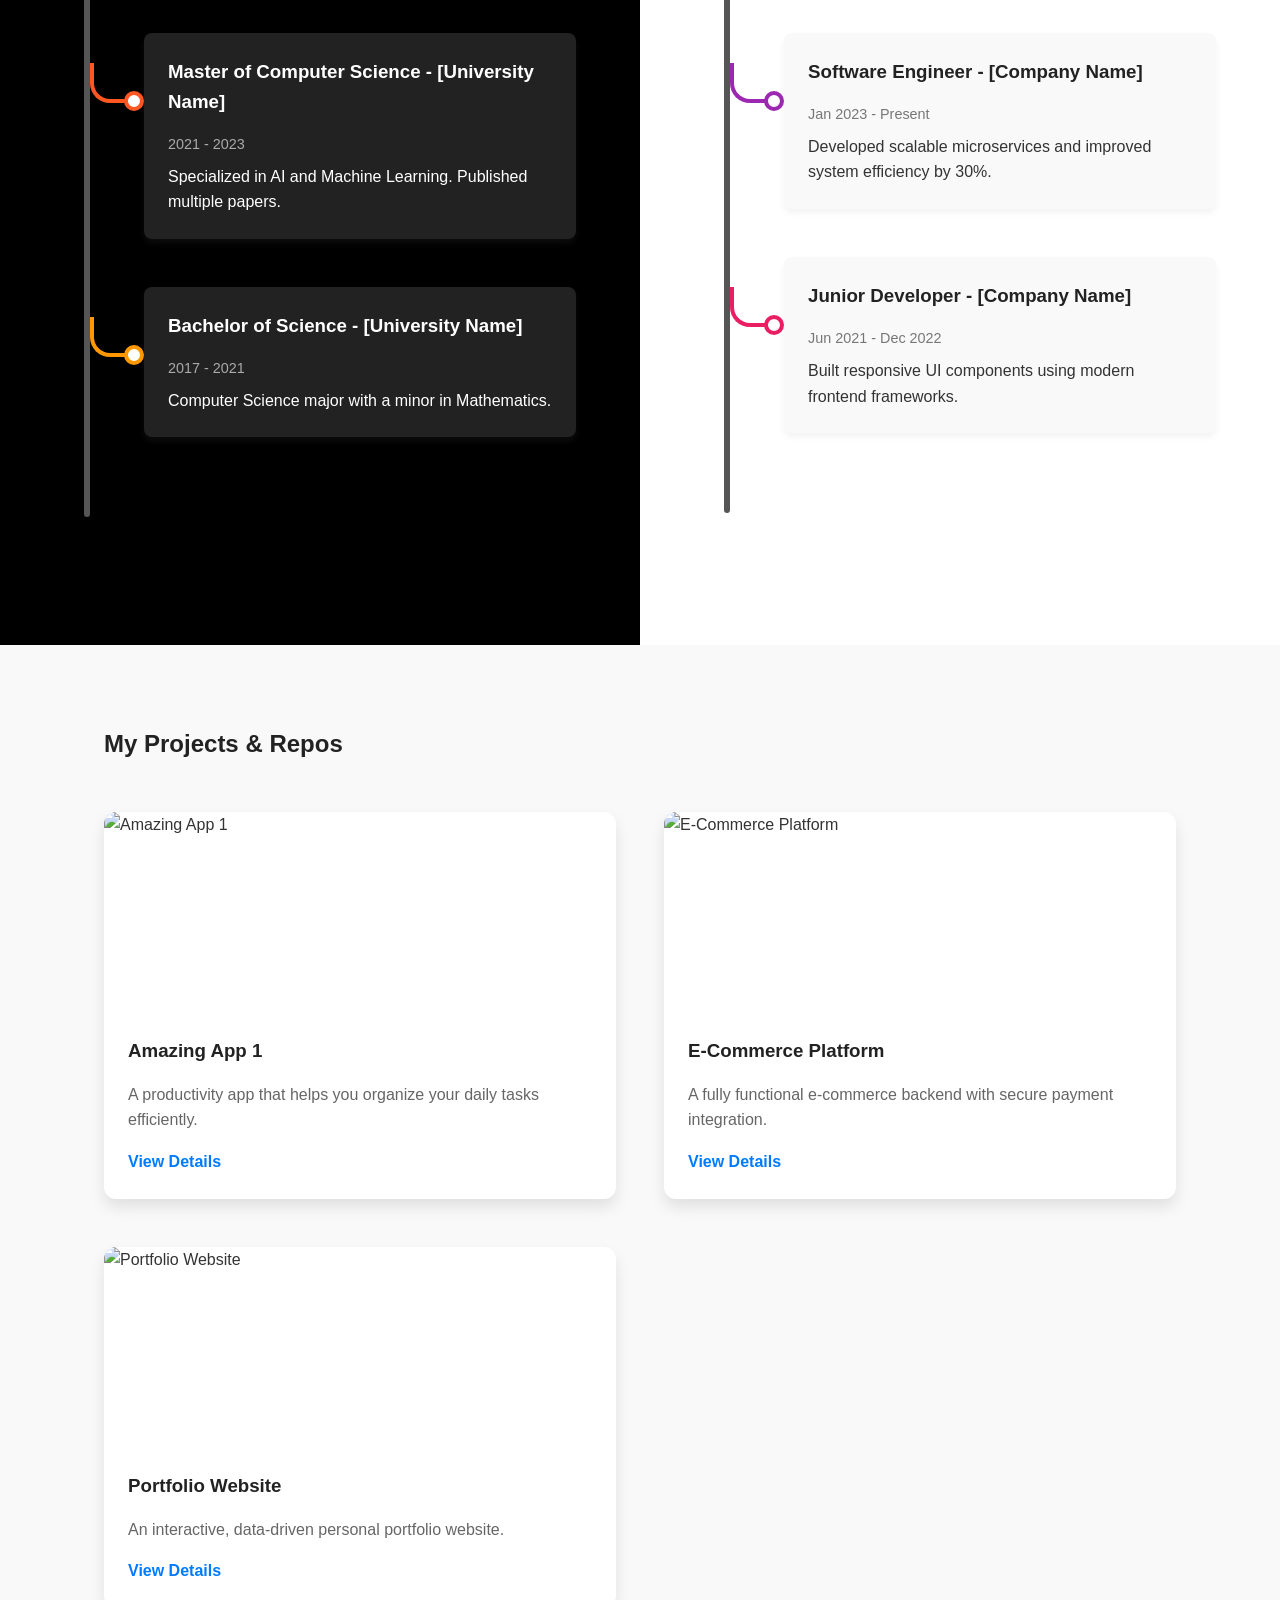
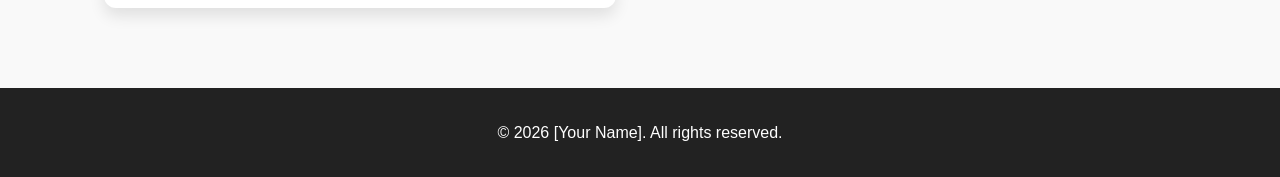
==== commit 53e7d74d: "Make UI interactive and data-driven with data.json" ====
--- a/index.html
+++ b/index.html
@@ -25,52 +25,33 @@
         <section id="hero" class="hero">
             <div class="carousel" id="hero-carousel">
                 <div class="carousel-inner" id="carousel-inner">
-                    <!-- Carousel items will be placed here -->
-                    <div class="carousel-item active" style="background-color: #ddd;">
-                        <span class="carousel-placeholder-text">Click to add image to carousel</span>
-                    </div>
+                    <!-- Carousel items injected by JS -->
                 </div>
                 <button class="carousel-prev" id="carousel-prev" aria-label="Previous image">&lt;</button>
                 <button class="carousel-next" id="carousel-next" aria-label="Next image">&gt;</button>
-                
-                <!-- Upload button for Carousel -->
-                <label class="btn secondary upload-btn carousel-upload-btn">
-                    Upload Carousel Image (Preview)
-                    <input type="file" accept="image/*" class="carousel-upload-input" id="carousel-upload" multiple>
-                </label>
             </div>
 
             <div class="hero-content">
-                <!-- TODO: Replace placeholder text like [Your Name] and [Company Name] throughout this file with your actual information -->
-                <h1>Hello, I'm <span class="highlight">[Your Name]</span></h1>
-                <p>A passionate Developer | Creator | Innovator</p>
+                <h1>Hello, I'm <span class="highlight" id="hero-name">Name</span></h1>
+                <p id="hero-tagline">Tagline</p>
                 <a href="#about" class="btn">About me</a>
             </div>
         </section>
 
-        <!-- About Me Section (CV, Pictures, Hobbies) -->
+        <!-- About Me Section -->
         <section id="about" class="section">
             <h2>About Me</h2>
             <div class="about-container">
                 <div class="about-image">
-                    <!-- Placeholder for picture with Upload feature -->
-                    <label class="image-upload-wrapper">
-                        <input type="file" accept="image/*" class="image-upload-input" id="profile-upload">
-                        <div class="profile-placeholder" id="profile-img-preview">
-                            <span class="upload-text">Click to upload photo (Preview)</span>
-                        </div>
-                    </label>
+                    <div class="profile-placeholder" id="profile-img-preview"></div>
                 </div>
                 <div class="about-text">
-                    <p>Welcome to my personal space. Here you can find more about my background, what I do, and what I love.</p>
+                    <p id="about-text">About text goes here.</p>
                     <h3>Hobbies & Interests</h3>
-                    <ul>
-                        <li>Coding</li>
-                        <li>Photography</li>
-                        <li>Reading</li>
+                    <ul id="about-hobbies">
+                        <!-- Hobbies injected by JS -->
                     </ul>
-                    <!-- Add your CV file in the assets folder and update this link -->
-                    <a href="assets/cv.pdf" class="btn secondary">Download CV</a>
+                    <a href="#" id="about-cv-link" class="btn secondary">Download CV</a>
                 </div>
             </div>
         </section>
@@ -80,52 +61,18 @@
             <!-- Education Experience -->
             <div class="experience-half education-half">
                 <h2>Education Experience</h2>
-                <div class="git-graph-container">
-                    <div class="git-graph-line"></div>
-                    
-                    <div class="git-item">
-                        <div class="git-dot"></div>
-                        <div class="git-content">
-                            <h3>Master of Computer Science - [University]</h3>
-                            <span class="date">2021 - 2023</span>
-                            <p>Specialized in AI and Machine Learning.</p>
-                        </div>
-                    </div>
-
-                    <div class="git-item">
-                        <div class="git-dot"></div>
-                        <div class="git-content">
-                            <h3>Bachelor of Science - [University]</h3>
-                            <span class="date">2017 - 2021</span>
-                            <p>Computer Science major.</p>
-                        </div>
-                    </div>
+                <div class="git-graph-container" id="education-container">
+                    <div class="git-graph-main-line"></div>
+                    <!-- Education items injected by JS -->
                 </div>
             </div>
 
             <!-- Work Experience -->
             <div class="experience-half work-half">
                 <h2>Work Experience</h2>
-                <div class="git-graph-container">
-                    <div class="git-graph-line"></div>
-                    
-                    <div class="git-item">
-                        <div class="git-dot"></div>
-                        <div class="git-content">
-                            <h3>Software Engineer - [Company Name]</h3>
-                            <span class="date">Jan 2023 - Present</span>
-                            <p>Describe your responsibilities, achievements, and technologies used here.</p>
-                        </div>
-                    </div>
-
-                    <div class="git-item">
-                        <div class="git-dot"></div>
-                        <div class="git-content">
-                            <h3>Junior Developer - [Company Name]</h3>
-                            <span class="date">Jun 2021 - Dec 2022</span>
-                            <p>Describe your responsibilities, achievements, and technologies used here.</p>
-                        </div>
-                    </div>
+                <div class="git-graph-container" id="work-container">
+                    <div class="git-graph-main-line"></div>
+                    <!-- Work items injected by JS -->
                 </div>
             </div>
         </section>
@@ -133,26 +80,20 @@
         <!-- Projects / Repositories Section -->
         <section id="projects" class="section">
             <h2>My Projects & Repos</h2>
-            <div class="grid">
-                <div class="card">
-                    <h3>Project Name 1</h3>
-                    <p>A brief description of the project. What problem does it solve?</p>
-                    <a href="#" class="btn-link">View Repo</a>
-                </div>
-                <div class="card">
-                    <h3>Project Name 2</h3>
-                    <p>A brief description of the project. What problem does it solve?</p>
-                    <a href="#" class="btn-link">View Repo</a>
-                </div>
-                <div class="card">
-                    <h3>Project Name 3</h3>
-                    <p>A brief description of the project. What problem does it solve?</p>
-                    <a href="#" class="btn-link">View Repo</a>
-                </div>
+            <div class="grid" id="projects-grid">
+                <!-- Project cards injected by JS -->
             </div>
         </section>
 
     </main>
+
+    <!-- Project Details Modal -->
+    <div id="project-modal" class="modal">
+        <div class="modal-content">
+            <span class="close-modal" id="close-modal">&times;</span>
+            <div id="modal-body"></div>
+        </div>
+    </div>
 
     <footer>
         <p>&copy; <span id="year"></span> [Your Name]. All rights reserved.</p>
--- a/css/style.css
+++ b/css/style.css
@@ -152,6 +152,26 @@
 }
 
 .carousel-item.active {
+    opacity: 1;
+}
+
+.carousel-caption {
+    position: absolute;
+    bottom: 15%;
+    left: 50%;
+    transform: translateX(-50%);
+    background: rgba(0, 0, 0, 0.7);
+    color: #fff;
+    padding: 1.5rem 3rem;
+    border-radius: 8px;
+    font-size: 1.2rem;
+    text-align: center;
+    max-width: 80%;
+    opacity: 0;
+    transition: opacity 0.5s ease-in-out;
+}
+
+.carousel-item.active .carousel-caption {
     opacity: 1;
 }
 
@@ -346,60 +366,68 @@
     padding: 2rem 0;
 }
 
-.git-graph-line {
+.git-graph-main-line {
     position: absolute;
     top: 0;
     bottom: 0;
     left: 20px;
-    width: 4px;
-}
-
-.education-half .git-graph-line {
-    background-color: #28a745;
-}
-
-.work-half .git-graph-line {
-    background-color: #007bff;
+    width: 6px;
+    border-radius: 3px;
+    background-color: #555; /* Main branch color */
 }
 
 .git-item {
     position: relative;
     width: 100%;
-    margin-bottom: 2rem;
-    padding-left: 50px;
+    margin-bottom: 3rem;
+    padding-left: 80px;
     text-align: left;
 }
 
+/* Branch out line (curved) */
+.git-branch-line {
+    position: absolute;
+    top: 30px;
+    left: 26px;
+    width: 44px;
+    height: 40px;
+    border-left: 4px solid;
+    border-bottom: 4px solid;
+    border-bottom-left-radius: 20px;
+    z-index: 0;
+}
+
 .git-dot {
     position: absolute;
-    top: 20px;
-    left: 10px;
-    width: 24px;
-    height: 24px;
+    top: 58px;
+    left: 60px;
+    width: 20px;
+    height: 20px;
     border-radius: 50%;
     z-index: 1;
-}
-
-.education-half .git-dot {
-    background-color: #000;
-    border: 4px solid #28a745;
-}
-
-.work-half .git-dot {
     background-color: #fff;
-    border: 4px solid #007bff;
 }
 
 .git-content {
     padding: 1.5rem;
     border-radius: 8px;
     position: relative;
+    margin-top: 20px;
+    transition: transform 0.3s, box-shadow 0.3s;
+}
+
+.git-content:hover {
+    transform: translateX(10px);
 }
 
 .education-half .git-content {
     background: #222;
     color: #fff;
     box-shadow: 0 4px 6px rgba(255,255,255,0.05);
+}
+
+.education-half .git-content:hover {
+    box-shadow: 0 6px 12px rgba(255,255,255,0.1);
 }
 
 .education-half .git-content h3 {
@@ -416,21 +444,8 @@
     box-shadow: 0 4px 6px rgba(0,0,0,0.05);
 }
 
-.git-content::before {
-    content: '';
-    position: absolute;
-    top: 30px;
-    left: -30px;
-    width: 30px;
-    height: 4px;
-}
-
-.education-half .git-content::before {
-    background-color: #28a745;
-}
-
-.work-half .git-content::before {
-    background-color: #007bff;
+.work-half .git-content:hover {
+    box-shadow: 0 6px 12px rgba(0,0,0,0.15);
 }
 
 .date {
@@ -443,26 +458,107 @@
 /* Grid (Projects) */
 .grid {
     display: grid;
-    grid-template-columns: repeat(auto-fit, minmax(300px, 1fr));
-    gap: 2rem;
-    margin-top: 2rem;
+    grid-template-columns: repeat(auto-fit, minmax(350px, 1fr)); /* Bigger cells */
+    gap: 3rem;
+    margin-top: 3rem;
 }
 
 .card {
     background: #fff;
+    border-radius: 12px;
+    box-shadow: 0 8px 15px rgba(0,0,0,0.1);
+    transition: transform 0.3s, box-shadow 0.3s;
+    overflow: hidden;
+    cursor: pointer; /* Indicates it's clickable */
+    display: flex;
+    flex-direction: column;
+}
+
+.card:hover {
+    transform: translateY(-10px);
+    box-shadow: 0 15px 25px rgba(0,0,0,0.2);
+}
+
+.card-image {
+    width: 100%;
+    height: 200px;
+    object-fit: cover;
+}
+
+.card-content {
     padding: 1.5rem;
-    border-radius: 8px;
-    box-shadow: 0 4px 6px rgba(0,0,0,0.05);
-    transition: transform 0.3s;
-}
-
-.card:hover {
-    transform: translateY(-5px);
-}
-
-.card p {
+    flex: 1;
+    display: flex;
+    flex-direction: column;
+}
+
+.card-content p {
     margin-bottom: 1rem;
     color: #666;
+    flex: 1;
+}
+
+/* Modal Styles */
+.modal {
+    display: none; /* Hidden by default */
+    position: fixed; 
+    z-index: 2000; 
+    left: 0;
+    top: 0;
+    width: 100%; 
+    height: 100%; 
+    overflow: auto; 
+    background-color: rgba(0,0,0,0.8); 
+    opacity: 0;
+    transition: opacity 0.3s ease;
+}
+
+.modal.show {
+    display: flex;
+    opacity: 1;
+    align-items: center;
+    justify-content: center;
+}
+
+.modal-content {
+    background-color: #fefefe;
+    margin: auto;
+    padding: 30px;
+    border: 1px solid #888;
+    width: 80%;
+    max-width: 800px;
+    border-radius: 12px;
+    position: relative;
+    transform: translateY(-50px);
+    transition: transform 0.3s ease;
+}
+
+.modal.show .modal-content {
+    transform: translateY(0);
+}
+
+.close-modal {
+    color: #aaa;
+    position: absolute;
+    top: 15px;
+    right: 25px;
+    font-size: 35px;
+    font-weight: bold;
+    cursor: pointer;
+}
+
+.close-modal:hover,
+.close-modal:focus {
+    color: #000;
+    text-decoration: none;
+}
+
+.modal-image {
+    width: 100%;
+    max-height: 400px;
+    object-fit: cover;
+    border-radius: 8px;
+    margin-bottom: 20px;
 }
 
 /* Footer */
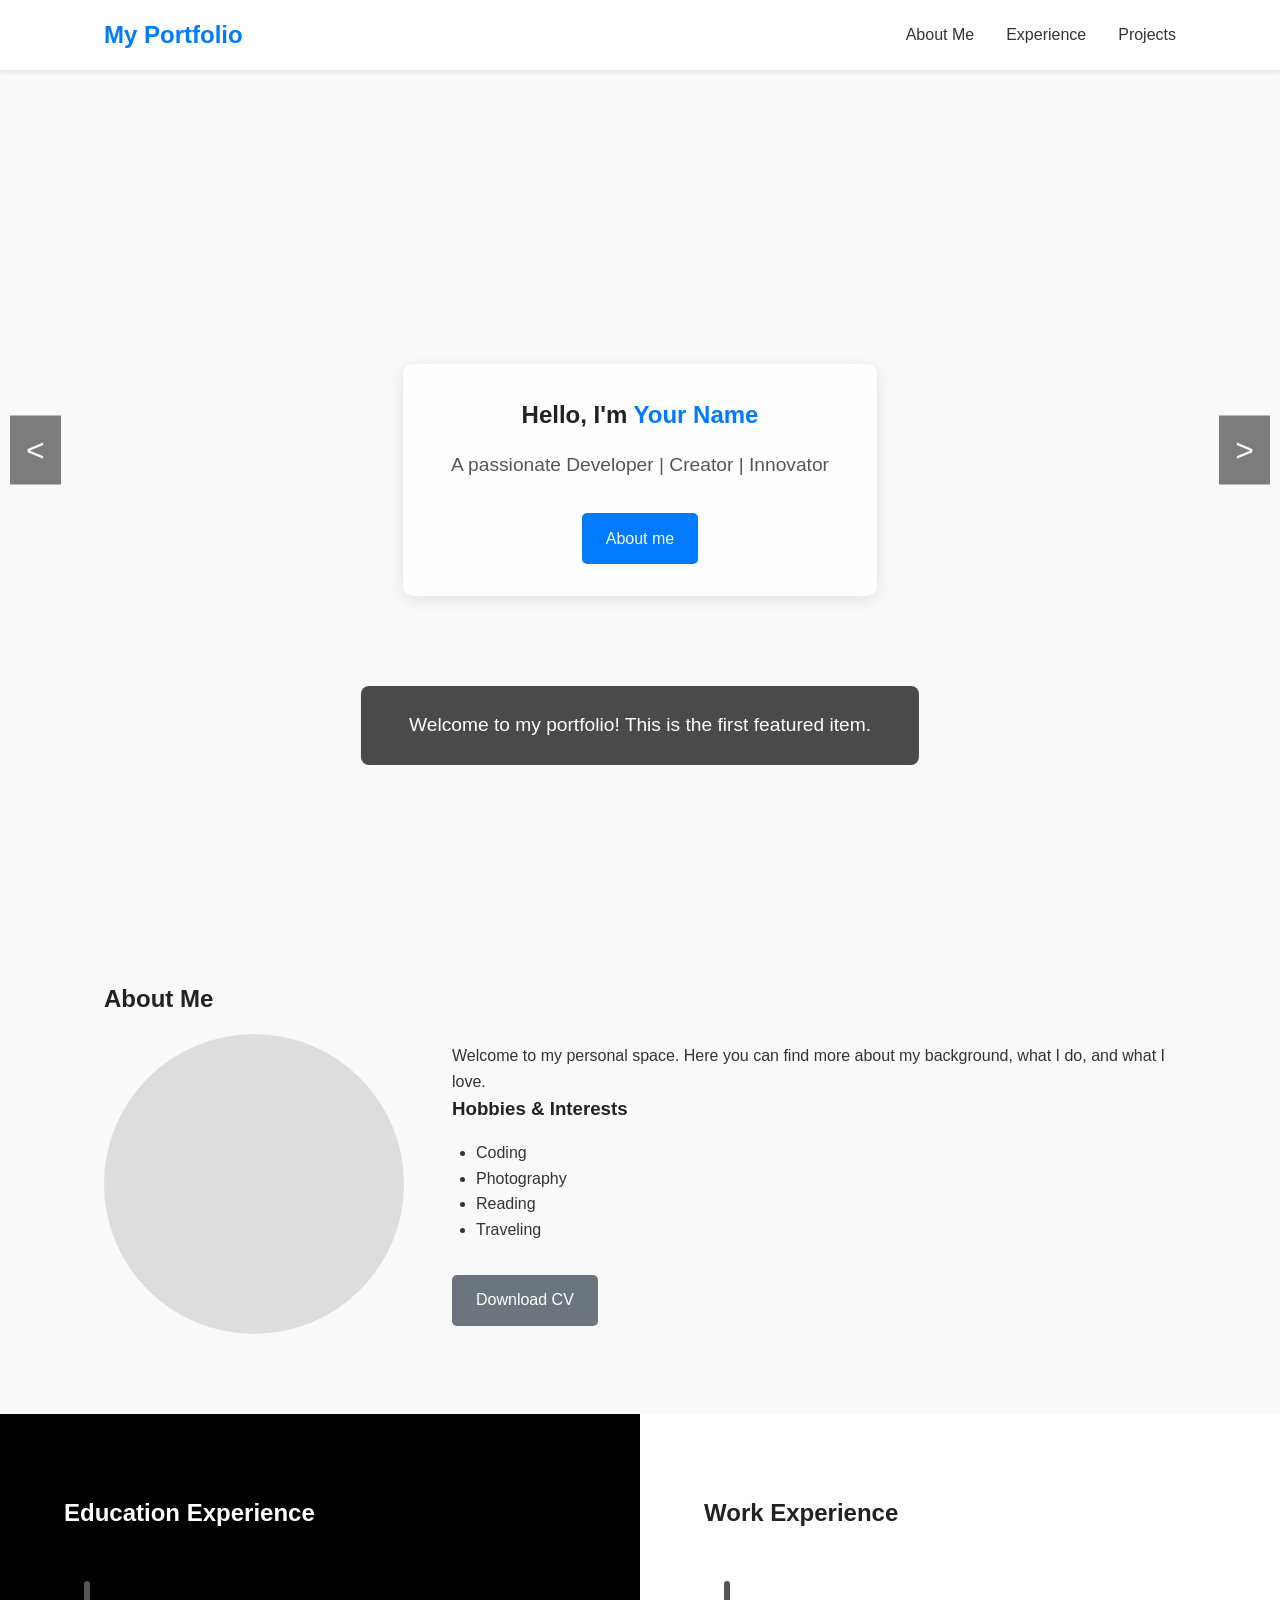
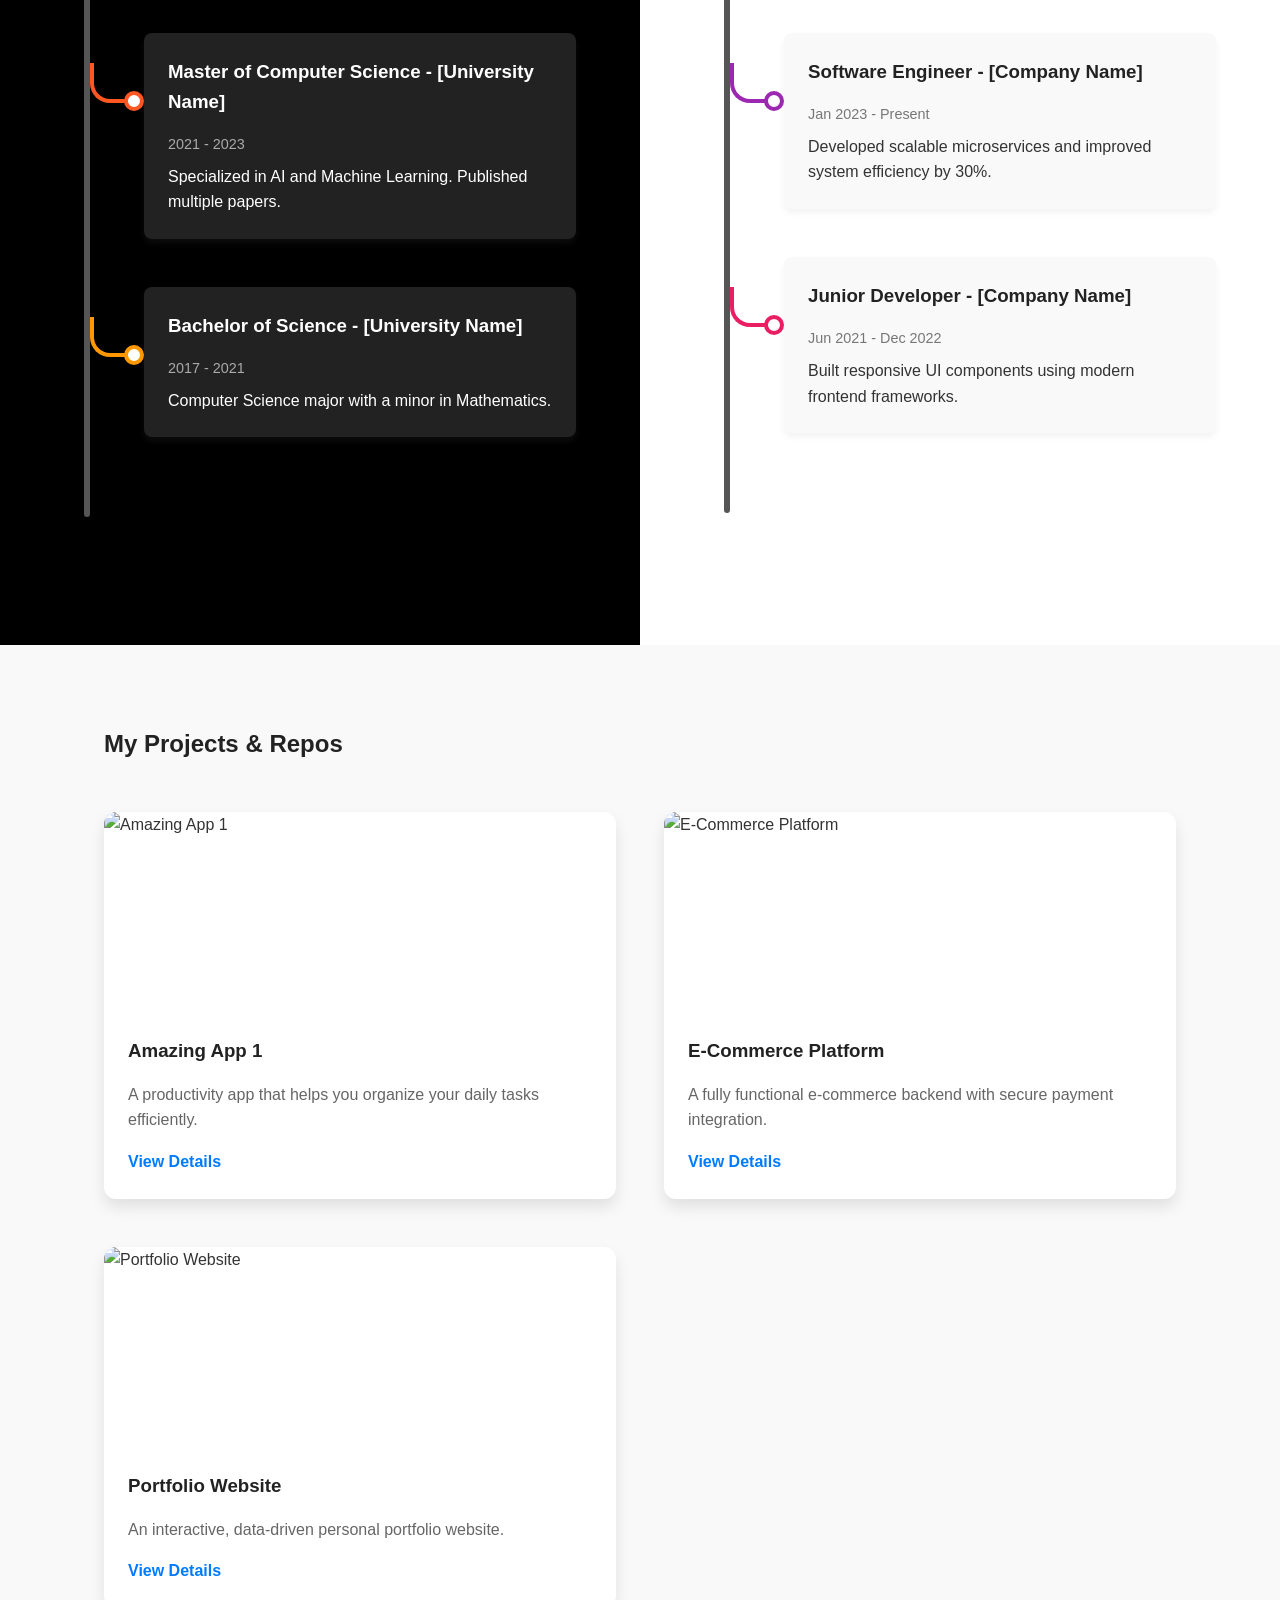
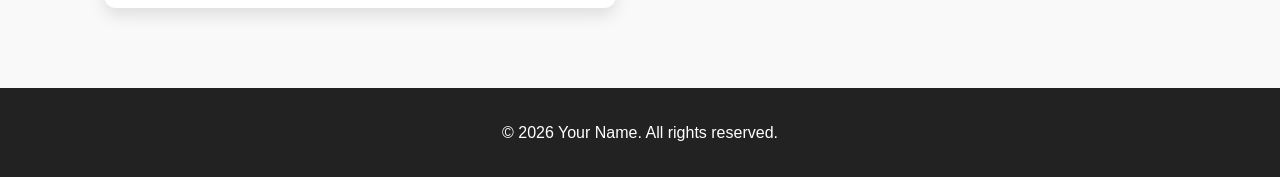
==== commit 26b86f9b: "Address code review feedback" ====
--- a/index.html
+++ b/index.html
@@ -96,7 +96,7 @@
     </div>
 
     <footer>
-        <p>&copy; <span id="year"></span> [Your Name]. All rights reserved.</p>
+        <p>&copy; <span id="year"></span> <span id="footer-name">[Your Name]</span>. All rights reserved.</p>
     </footer>
 
     <script src="js/script.js"></script>
--- a/css/style.css
+++ b/css/style.css
@@ -143,7 +143,7 @@
     height: 100%;
     opacity: 0;
     transition: opacity 0.5s ease-in-out;
-    background-size: contain;
+    background-size: cover;
     background-position: center;
     background-repeat: no-repeat;
     display: flex;
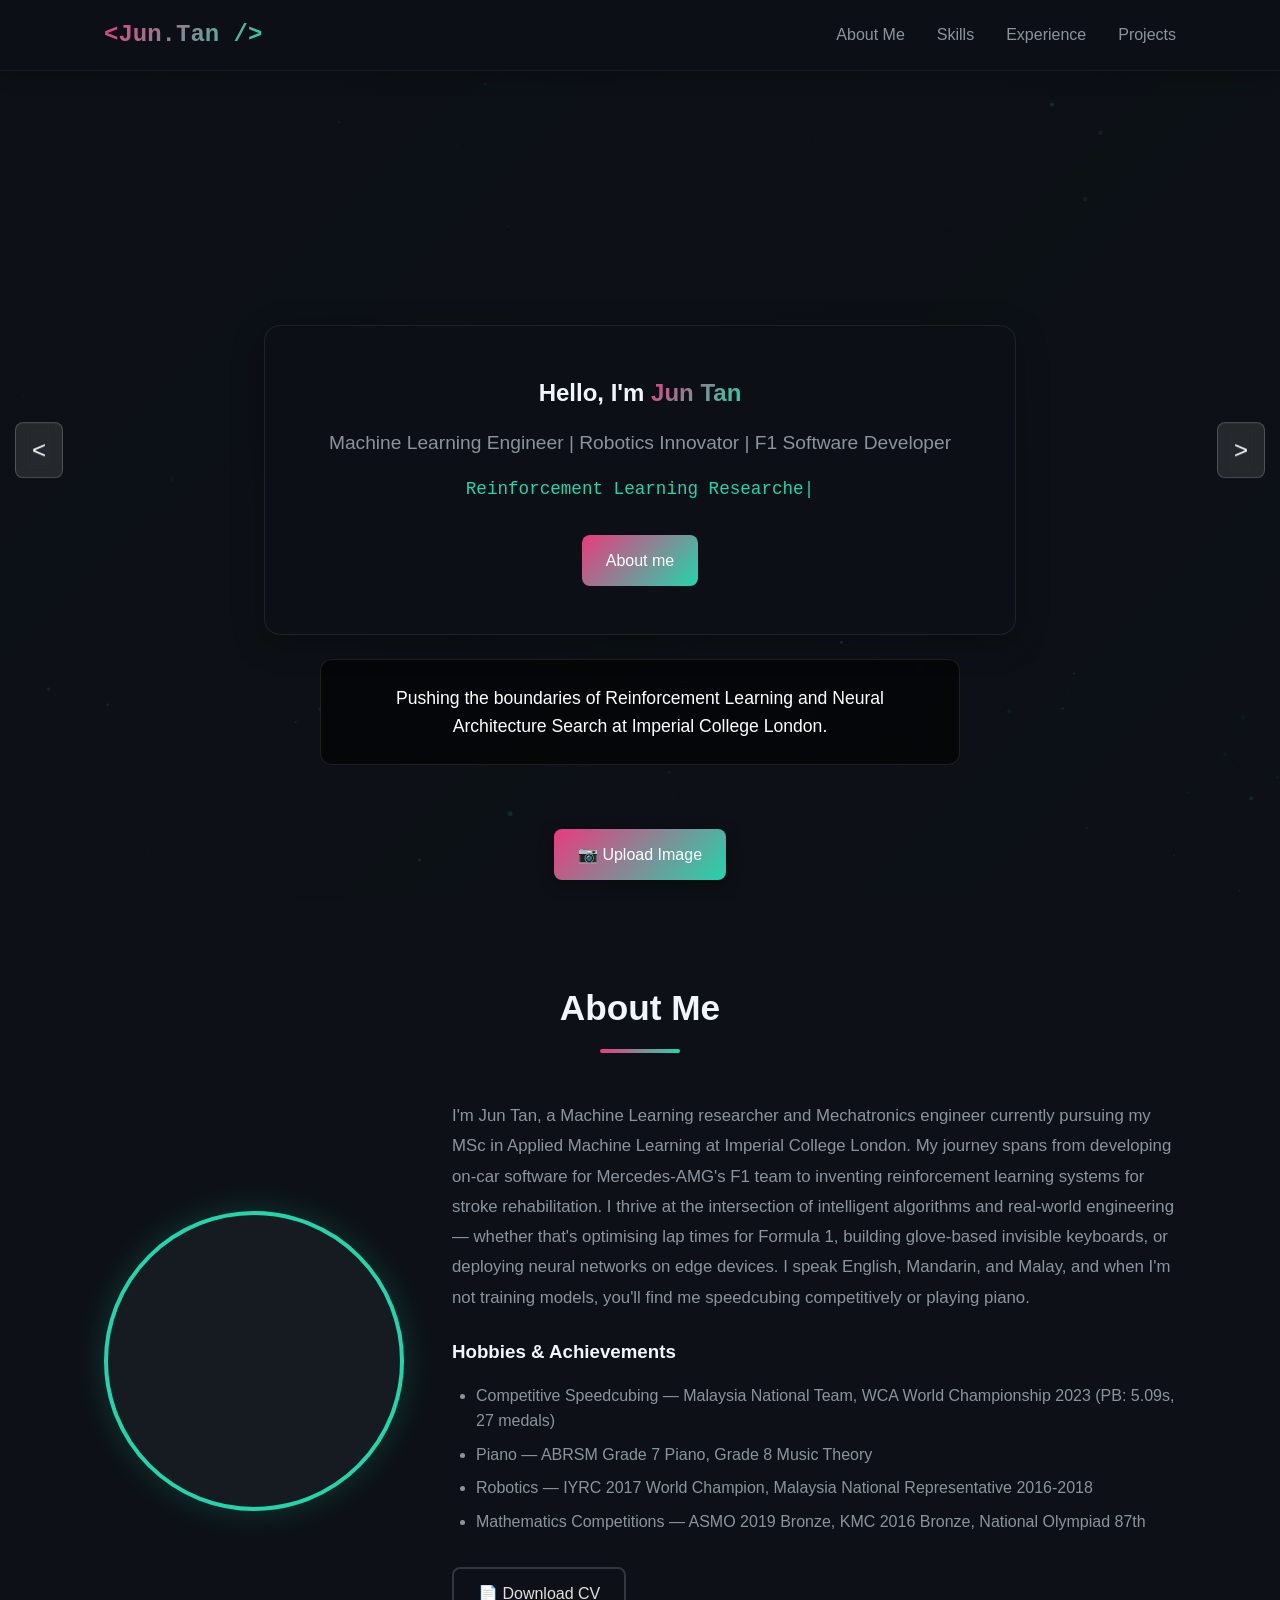
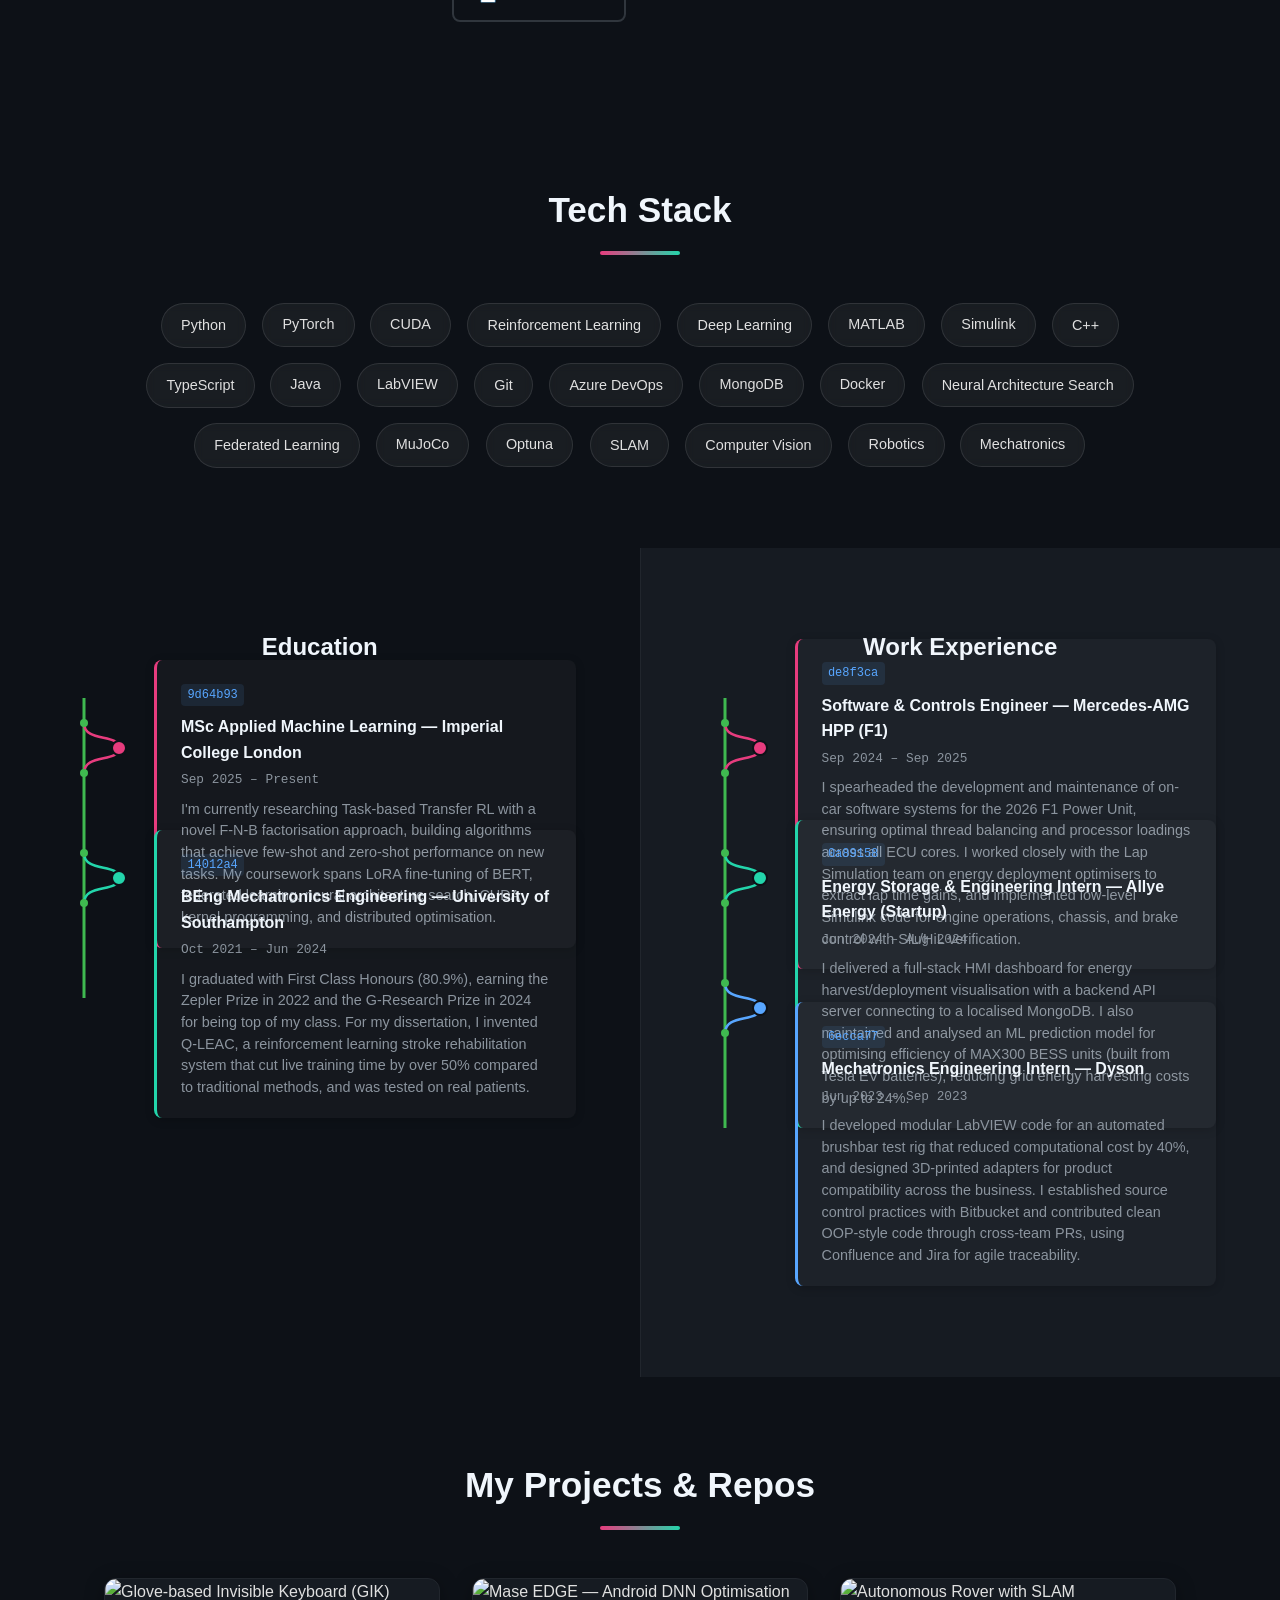
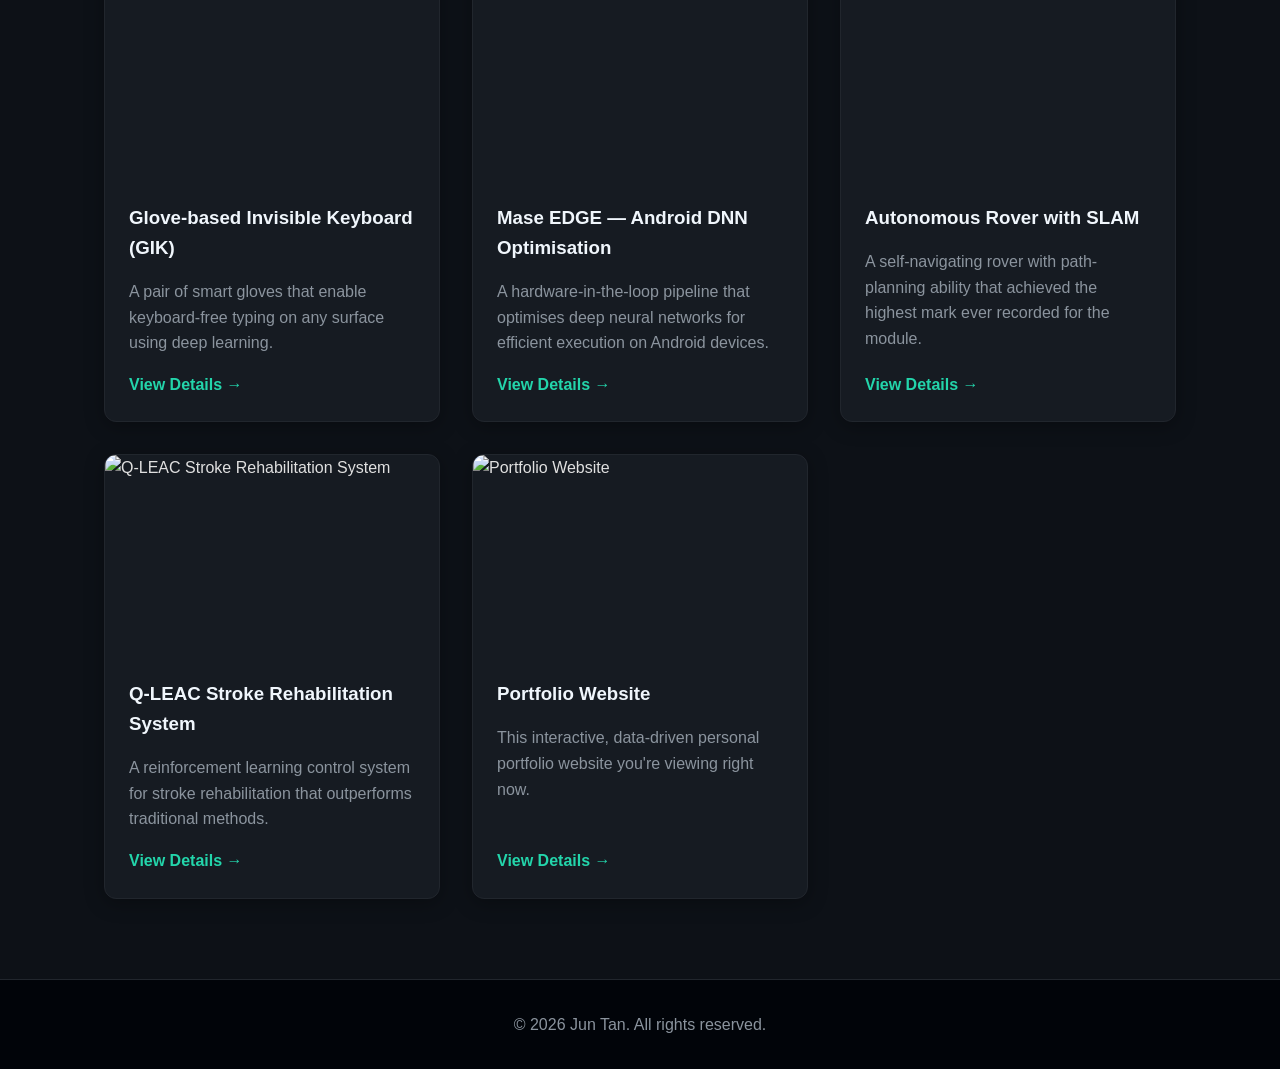
==== commit edd677ba: "Major portfolio redesign: dark theme, real git graph, CV content, upload buttons, particles, typing " ====
--- a/index.html
+++ b/index.html
@@ -3,17 +3,21 @@
 <head>
     <meta charset="UTF-8">
     <meta name="viewport" content="width=device-width, initial-scale=1.0">
-    <title>My Personal Portfolio</title>
+    <title>Jun Tan — Portfolio</title>
     <link rel="stylesheet" href="css/style.css">
 </head>
 <body>
+    <!-- Particle background canvas -->
+    <canvas id="particle-canvas"></canvas>
+
     <header>
         <nav>
-            <div class="logo">My Portfolio</div>
+            <div class="logo">&lt;Jun.Tan /&gt;</div>
             <!-- Hamburger Icon -->
-            <button class="menu-icon" id="menu-icon" aria-label="Toggle navigation menu">&#9776;</button>
+            <button class="menu-icon" id="menu-icon" aria-label="Toggle navigation menu" aria-expanded="false">&#9776;</button>
             <ul class="nav-links" id="nav-links">
                 <li><a href="#about">About Me</a></li>
+                <li><a href="#skills">Skills</a></li>
                 <li><a href="#experience">Experience</a></li>
                 <li><a href="#projects">Projects</a></li>
             </ul>
@@ -29,41 +33,62 @@
                 </div>
                 <button class="carousel-prev" id="carousel-prev" aria-label="Previous image">&lt;</button>
                 <button class="carousel-next" id="carousel-next" aria-label="Next image">&gt;</button>
+                <!-- Upload button for hero carousel images -->
+                <label class="btn carousel-upload-btn" id="carousel-upload-label">
+                    &#128247; Upload Image
+                    <input type="file" accept="image/*" id="carousel-upload" class="image-upload-input">
+                </label>
             </div>
 
             <div class="hero-content">
                 <h1>Hello, I'm <span class="highlight" id="hero-name">Name</span></h1>
                 <p id="hero-tagline">Tagline</p>
-                <a href="#about" class="btn">About me</a>
+                <div class="typing-container">
+                    <span class="typing-text" id="typing-text"></span><span class="cursor">|</span>
+                </div>
+                <a href="#about" class="btn hero-btn">About me</a>
             </div>
         </section>
 
         <!-- About Me Section -->
-        <section id="about" class="section">
-            <h2>About Me</h2>
+        <section id="about" class="section fade-in">
+            <h2 class="section-title">About Me</h2>
             <div class="about-container">
                 <div class="about-image">
-                    <div class="profile-placeholder" id="profile-img-preview"></div>
+                    <!-- Upload button for profile image -->
+                    <label class="image-upload-wrapper" id="profile-upload-label">
+                        <div class="profile-placeholder" id="profile-img-preview">
+                            <span class="upload-text">&#128247; Click to upload photo</span>
+                        </div>
+                        <input type="file" accept="image/*" id="profile-upload" class="image-upload-input">
+                    </label>
                 </div>
                 <div class="about-text">
                     <p id="about-text">About text goes here.</p>
-                    <h3>Hobbies & Interests</h3>
+                    <h3>Hobbies &amp; Achievements</h3>
                     <ul id="about-hobbies">
                         <!-- Hobbies injected by JS -->
                     </ul>
-                    <a href="#" id="about-cv-link" class="btn secondary">Download CV</a>
+                    <a href="#" id="about-cv-link" class="btn secondary">&#128196; Download CV</a>
                 </div>
             </div>
         </section>
 
+        <!-- Skills Section -->
+        <section id="skills" class="section fade-in">
+            <h2 class="section-title">Tech Stack</h2>
+            <div class="skills-grid" id="skills-grid">
+                <!-- Skill tags injected by JS -->
+            </div>
+        </section>
+
         <!-- Experience Section -->
-        <section id="experience" class="section experience-split">
+        <section id="experience" class="section experience-split fade-in">
             <!-- Education Experience -->
             <div class="experience-half education-half">
-                <h2>Education Experience</h2>
+                <h2>Education</h2>
                 <div class="git-graph-container" id="education-container">
-                    <div class="git-graph-main-line"></div>
-                    <!-- Education items injected by JS -->
+                    <!-- Education items injected by JS (SVG-based git graph) -->
                 </div>
             </div>
 
@@ -71,15 +96,14 @@
             <div class="experience-half work-half">
                 <h2>Work Experience</h2>
                 <div class="git-graph-container" id="work-container">
-                    <div class="git-graph-main-line"></div>
-                    <!-- Work items injected by JS -->
+                    <!-- Work items injected by JS (SVG-based git graph) -->
                 </div>
             </div>
         </section>
 
         <!-- Projects / Repositories Section -->
-        <section id="projects" class="section">
-            <h2>My Projects & Repos</h2>
+        <section id="projects" class="section fade-in">
+            <h2 class="section-title">My Projects &amp; Repos</h2>
             <div class="grid" id="projects-grid">
                 <!-- Project cards injected by JS -->
             </div>
@@ -88,7 +112,7 @@
     </main>
 
     <!-- Project Details Modal -->
-    <div id="project-modal" class="modal">
+    <div id="project-modal" class="modal" role="dialog" aria-modal="true" aria-labelledby="modal-title">
         <div class="modal-content">
             <span class="close-modal" id="close-modal">&times;</span>
             <div id="modal-body"></div>
--- a/css/style.css
+++ b/css/style.css
@@ -1,22 +1,745 @@
-/* Reset and Base Styles */
+/* ===== RESET & BASE ===== */
 * {
     margin: 0;
     padding: 0;
     box-sizing: border-box;
 }
 
+html {
+    scroll-behavior: smooth;
+}
+
 body {
     font-family: 'Segoe UI', Tahoma, Geneva, Verdana, sans-serif;
     line-height: 1.6;
-    color: #333;
-    background-color: #f9f9f9;
-}
-
-html {
-    scroll-behavior: smooth;
-}
-
-/* Screen Reader Only */
+    color: #e0e0e0;
+    background-color: #0d1117;
+}
+
+/* ===== PARTICLE CANVAS ===== */
+#particle-canvas {
+    position: fixed;
+    top: 0;
+    left: 0;
+    width: 100%;
+    height: 100%;
+    z-index: 0;
+    pointer-events: none;
+}
+
+/* ===== TYPOGRAPHY ===== */
+h1, h2, h3 {
+    margin-bottom: 1rem;
+    color: #f0f6fc;
+}
+
+.highlight {
+    background: linear-gradient(135deg, #e73c7e, #23d5ab);
+    -webkit-background-clip: text;
+    -webkit-text-fill-color: transparent;
+    background-clip: text;
+}
+
+.section-title {
+    font-size: 2.2rem;
+    text-align: center;
+    margin-bottom: 3rem;
+    position: relative;
+}
+
+.section-title::after {
+    content: '';
+    display: block;
+    width: 80px;
+    height: 4px;
+    background: linear-gradient(90deg, #e73c7e, #23d5ab);
+    margin: 0.8rem auto 0;
+    border-radius: 2px;
+}
+
+/* ===== NAVIGATION ===== */
+header {
+    background-color: rgba(13, 17, 23, 0.95);
+    backdrop-filter: blur(10px);
+    box-shadow: 0 2px 20px rgba(0,0,0,0.3);
+    position: fixed;
+    width: 100%;
+    top: 0;
+    z-index: 1000;
+    border-bottom: 1px solid rgba(255,255,255,0.05);
+}
+
+nav {
+    display: flex;
+    justify-content: space-between;
+    align-items: center;
+    padding: 1rem 5%;
+    max-width: 1200px;
+    margin: auto;
+    position: relative;
+}
+
+.logo {
+    font-size: 1.5rem;
+    font-weight: bold;
+    background: linear-gradient(135deg, #e73c7e, #23d5ab);
+    -webkit-background-clip: text;
+    -webkit-text-fill-color: transparent;
+    background-clip: text;
+    font-family: 'Courier New', monospace;
+}
+
+.menu-icon {
+    display: none;
+    font-size: 2rem;
+    cursor: pointer;
+    background: none;
+    border: none;
+    color: #e0e0e0;
+}
+
+.menu-icon:focus {
+    outline: 2px solid #23d5ab;
+    outline-offset: 2px;
+}
+
+.nav-links {
+    list-style: none;
+    display: flex;
+}
+
+.nav-links li {
+    margin-left: 2rem;
+}
+
+.nav-links a {
+    text-decoration: none;
+    color: #8b949e;
+    transition: color 0.3s;
+    font-weight: 500;
+    position: relative;
+}
+
+.nav-links a::after {
+    content: '';
+    position: absolute;
+    bottom: -4px;
+    left: 0;
+    width: 0;
+    height: 2px;
+    background: linear-gradient(90deg, #e73c7e, #23d5ab);
+    transition: width 0.3s;
+}
+
+.nav-links a:hover {
+    color: #f0f6fc;
+}
+
+.nav-links a:hover::after {
+    width: 100%;
+}
+
+/* ===== SECTIONS ===== */
+.section {
+    padding: 5rem 5%;
+    max-width: 1200px;
+    margin: auto;
+    position: relative;
+    z-index: 1;
+}
+
+/* ===== FADE-IN ANIMATION ===== */
+.fade-in {
+    opacity: 0;
+    transform: translateY(40px);
+    transition: opacity 0.8s ease, transform 0.8s ease;
+}
+
+.fade-in.visible {
+    opacity: 1;
+    transform: translateY(0);
+}
+
+/* ===== HERO ===== */
+.hero {
+    position: relative;
+    height: 100vh;
+    display: flex;
+    align-items: center;
+    justify-content: center;
+    text-align: center;
+    padding-top: 60px;
+    overflow: hidden;
+    z-index: 1;
+}
+
+.carousel {
+    position: absolute;
+    top: 0;
+    left: 0;
+    width: 100%;
+    height: 100%;
+    z-index: 0;
+}
+
+.carousel-inner {
+    width: 100%;
+    height: 100%;
+    position: relative;
+}
+
+.carousel-item {
+    position: absolute;
+    top: 0;
+    left: 0;
+    width: 100%;
+    height: 100%;
+    opacity: 0;
+    transition: opacity 0.8s ease-in-out;
+    background-size: cover;
+    background-position: center;
+    background-repeat: no-repeat;
+}
+
+.carousel-item::after {
+    content: '';
+    position: absolute;
+    top: 0;
+    left: 0;
+    width: 100%;
+    height: 100%;
+    background: linear-gradient(135deg, rgba(13,17,23,0.85), rgba(13,17,23,0.6));
+}
+
+.carousel-item.active {
+    opacity: 1;
+}
+
+.carousel-caption {
+    position: absolute;
+    bottom: 15%;
+    left: 50%;
+    transform: translateX(-50%);
+    background: rgba(0, 0, 0, 0.6);
+    color: #fff;
+    padding: 1.5rem 3rem;
+    border-radius: 12px;
+    font-size: 1.1rem;
+    text-align: center;
+    max-width: 80%;
+    opacity: 0;
+    transition: opacity 0.5s ease-in-out;
+    backdrop-filter: blur(5px);
+    border: 1px solid rgba(255,255,255,0.1);
+    z-index: 1;
+}
+
+.carousel-item.active .carousel-caption {
+    opacity: 1;
+}
+
+.carousel-prev, .carousel-next {
+    position: absolute;
+    top: 50%;
+    transform: translateY(-50%);
+    background: rgba(255,255,255,0.1);
+    color: white;
+    border: 1px solid rgba(255,255,255,0.2);
+    font-size: 1.5rem;
+    padding: 0.8rem 1rem;
+    cursor: pointer;
+    z-index: 2;
+    transition: all 0.3s;
+    border-radius: 8px;
+    backdrop-filter: blur(5px);
+}
+
+.carousel-prev:hover, .carousel-next:hover {
+    background: rgba(255,255,255,0.2);
+    border-color: rgba(255,255,255,0.4);
+}
+
+.carousel-prev { left: 15px; }
+.carousel-next { right: 15px; }
+
+.carousel-upload-btn {
+    position: absolute;
+    bottom: 20px;
+    left: 50%;
+    transform: translateX(-50%);
+    z-index: 2;
+    box-shadow: 0 4px 15px rgba(0,0,0,0.4);
+    font-size: 0.85rem;
+    cursor: pointer;
+}
+
+.hero-content {
+    position: relative;
+    z-index: 1;
+    background: rgba(13, 17, 23, 0.8);
+    padding: 3rem 4rem;
+    border-radius: 16px;
+    box-shadow: 0 8px 32px rgba(0,0,0,0.3);
+    border: 1px solid rgba(255,255,255,0.08);
+    backdrop-filter: blur(10px);
+}
+
+.hero p {
+    font-size: 1.2rem;
+    margin-bottom: 1rem;
+    color: #8b949e;
+}
+
+.typing-container {
+    font-size: 1.1rem;
+    color: #23d5ab;
+    font-family: 'Courier New', monospace;
+    margin-bottom: 2rem;
+    min-height: 1.6em;
+}
+
+.cursor {
+    animation: blink 1s step-end infinite;
+    color: #23d5ab;
+}
+
+@keyframes blink {
+    50% { opacity: 0; }
+}
+
+.hero-btn {
+    background: linear-gradient(135deg, #e73c7e, #23d5ab);
+    border: none;
+    font-size: 1rem;
+    padding: 0.9rem 2rem;
+    border-radius: 8px;
+    transition: transform 0.3s, box-shadow 0.3s;
+}
+
+.hero-btn:hover {
+    transform: translateY(-2px);
+    box-shadow: 0 6px 20px rgba(231,60,126,0.4);
+    background: linear-gradient(135deg, #e73c7e, #23d5ab);
+}
+
+/* ===== UPLOAD INPUTS ===== */
+.image-upload-input {
+    display: none;
+}
+
+.image-upload-wrapper {
+    cursor: pointer;
+    display: block;
+}
+
+.upload-text {
+    text-align: center;
+    padding: 0 1rem;
+    color: #8b949e;
+    font-size: 0.9rem;
+}
+
+.profile-placeholder {
+    width: 300px;
+    height: 300px;
+    background: #161b22;
+    border-radius: 50%;
+    display: flex;
+    align-items: center;
+    justify-content: center;
+    color: #8b949e;
+    background-size: cover;
+    background-position: center;
+    border: 3px dashed #30363d;
+    transition: all 0.3s;
+}
+
+.profile-placeholder.has-image {
+    border: 4px solid #23d5ab;
+    box-shadow: 0 0 30px rgba(35,213,171,0.2);
+}
+
+.profile-placeholder.has-image .upload-text {
+    display: none;
+}
+
+.image-upload-wrapper:hover .profile-placeholder {
+    border-color: #23d5ab;
+    color: #23d5ab;
+}
+
+/* ===== BUTTONS ===== */
+.btn {
+    display: inline-block;
+    padding: 0.8rem 1.5rem;
+    background: linear-gradient(135deg, #e73c7e, #23d5ab);
+    color: #fff;
+    text-decoration: none;
+    border-radius: 8px;
+    border: none;
+    cursor: pointer;
+    transition: all 0.3s;
+    font-size: 1rem;
+    font-weight: 500;
+}
+
+.btn:hover {
+    transform: translateY(-2px);
+    box-shadow: 0 6px 20px rgba(231,60,126,0.3);
+}
+
+.btn.secondary {
+    background: transparent;
+    border: 2px solid #30363d;
+    color: #e0e0e0;
+}
+
+.btn.secondary:hover {
+    border-color: #23d5ab;
+    color: #23d5ab;
+    box-shadow: 0 6px 20px rgba(35,213,171,0.2);
+}
+
+.btn-link {
+    color: #23d5ab;
+    text-decoration: none;
+    font-weight: bold;
+    transition: color 0.3s;
+}
+
+.btn-link:hover {
+    color: #e73c7e;
+}
+
+/* ===== ABOUT SECTION ===== */
+.about-container {
+    display: flex;
+    gap: 3rem;
+    align-items: center;
+}
+
+.about-image {
+    flex-shrink: 0;
+}
+
+.about-text {
+    flex: 1;
+}
+
+.about-text p {
+    color: #8b949e;
+    font-size: 1.05rem;
+    line-height: 1.8;
+    margin-bottom: 1.5rem;
+}
+
+.about-text h3 {
+    color: #f0f6fc;
+}
+
+.about-text ul {
+    margin: 1rem 0 2rem 1.5rem;
+    color: #8b949e;
+}
+
+.about-text ul li {
+    margin-bottom: 0.5rem;
+}
+
+/* ===== SKILLS SECTION ===== */
+.skills-grid {
+    display: flex;
+    flex-wrap: wrap;
+    gap: 1rem;
+    justify-content: center;
+}
+
+.skill-tag {
+    padding: 0.6rem 1.2rem;
+    border-radius: 25px;
+    font-size: 0.9rem;
+    font-weight: 500;
+    border: 1px solid rgba(255,255,255,0.1);
+    background: rgba(255,255,255,0.05);
+    color: #e0e0e0;
+    transition: all 0.3s;
+    backdrop-filter: blur(5px);
+}
+
+.skill-tag:hover {
+    transform: translateY(-3px);
+    box-shadow: 0 4px 15px rgba(35,213,171,0.3);
+    border-color: #23d5ab;
+    color: #23d5ab;
+}
+
+/* ===== SPLIT EXPERIENCE ===== */
+.experience-split {
+    display: flex;
+    padding: 0;
+    max-width: 100%;
+}
+
+.experience-half {
+    flex: 1;
+    padding: 5rem 5%;
+}
+
+.education-half {
+    background-color: #0d1117;
+    color: #e0e0e0;
+    border-right: 1px solid #21262d;
+}
+
+.education-half h2 {
+    color: #f0f6fc;
+    text-align: center;
+}
+
+.work-half {
+    background-color: #161b22;
+    color: #e0e0e0;
+}
+
+.work-half h2 {
+    color: #f0f6fc;
+    text-align: center;
+}
+
+/* ===== GIT GRAPH (realistic) ===== */
+.git-graph-container {
+    position: relative;
+    max-width: 600px;
+    margin: 2rem auto;
+    padding: 1rem 0;
+}
+
+.git-graph-svg {
+    position: absolute;
+    top: 0;
+    left: 0;
+    width: 70px;
+    height: 100%;
+    overflow: visible;
+}
+
+.git-item {
+    position: relative;
+    width: 100%;
+    margin-bottom: 2.5rem;
+    padding-left: 90px;
+    text-align: left;
+    opacity: 0;
+    transform: translateX(30px);
+    transition: opacity 0.6s ease, transform 0.6s ease;
+}
+
+.git-item.animate-in {
+    opacity: 1;
+    transform: translateX(0);
+}
+
+.git-content {
+    padding: 1.2rem 1.5rem;
+    border-radius: 8px;
+    position: relative;
+    transition: transform 0.3s, box-shadow 0.3s;
+    border-left: 3px solid;
+}
+
+.git-content:hover {
+    transform: translateX(8px);
+}
+
+.git-content h3 {
+    font-size: 1rem;
+    margin-bottom: 0.3rem;
+}
+
+.git-content .date {
+    display: block;
+    font-size: 0.8rem;
+    color: #8b949e;
+    margin-bottom: 0.5rem;
+    font-family: 'Courier New', monospace;
+}
+
+.git-content .commit-hash {
+    display: inline-block;
+    font-size: 0.75rem;
+    color: #58a6ff;
+    font-family: 'Courier New', monospace;
+    margin-bottom: 0.5rem;
+    background: rgba(88,166,255,0.1);
+    padding: 0.1rem 0.4rem;
+    border-radius: 4px;
+}
+
+.git-content p {
+    font-size: 0.9rem;
+    color: #8b949e;
+    line-height: 1.5;
+}
+
+.education-half .git-content {
+    background: rgba(255,255,255,0.03);
+    box-shadow: 0 2px 10px rgba(0,0,0,0.2);
+}
+
+.education-half .git-content:hover {
+    box-shadow: 0 4px 20px rgba(0,0,0,0.3);
+}
+
+.education-half .git-content h3 {
+    color: #f0f6fc;
+}
+
+.work-half .git-content {
+    background: rgba(255,255,255,0.03);
+    box-shadow: 0 2px 10px rgba(0,0,0,0.2);
+}
+
+.work-half .git-content:hover {
+    box-shadow: 0 4px 20px rgba(0,0,0,0.3);
+}
+
+.work-half .git-content h3 {
+    color: #f0f6fc;
+}
+
+/* ===== PROJECTS GRID ===== */
+.grid {
+    display: grid;
+    grid-template-columns: repeat(auto-fit, minmax(320px, 1fr));
+    gap: 2rem;
+    margin-top: 3rem;
+}
+
+.card {
+    background: #161b22;
+    border-radius: 12px;
+    box-shadow: 0 4px 20px rgba(0,0,0,0.3);
+    transition: transform 0.3s, box-shadow 0.3s;
+    overflow: hidden;
+    cursor: pointer;
+    display: flex;
+    flex-direction: column;
+    border: 1px solid #21262d;
+}
+
+.card:hover {
+    transform: translateY(-8px);
+    box-shadow: 0 12px 35px rgba(0,0,0,0.5);
+    border-color: rgba(35,213,171,0.3);
+}
+
+.card-image {
+    width: 100%;
+    height: 200px;
+    object-fit: cover;
+}
+
+.card-content {
+    padding: 1.5rem;
+    flex: 1;
+    display: flex;
+    flex-direction: column;
+}
+
+.card-content h3 {
+    color: #f0f6fc;
+}
+
+.card-content p {
+    margin-bottom: 1rem;
+    color: #8b949e;
+    flex: 1;
+}
+
+/* ===== MODAL ===== */
+.modal {
+    display: none;
+    position: fixed;
+    z-index: 2000;
+    left: 0;
+    top: 0;
+    width: 100%;
+    height: 100%;
+    overflow: auto;
+    background-color: rgba(0,0,0,0.85);
+    opacity: 0;
+    transition: opacity 0.3s ease;
+}
+
+.modal.show {
+    display: flex;
+    opacity: 1;
+    align-items: center;
+    justify-content: center;
+}
+
+.modal-content {
+    background-color: #161b22;
+    margin: auto;
+    padding: 30px;
+    border: 1px solid #30363d;
+    width: 80%;
+    max-width: 800px;
+    border-radius: 16px;
+    position: relative;
+    transform: translateY(-50px);
+    transition: transform 0.3s ease;
+    color: #e0e0e0;
+}
+
+.modal.show .modal-content {
+    transform: translateY(0);
+}
+
+.modal-content h2 {
+    color: #f0f6fc;
+}
+
+.modal-content p {
+    color: #8b949e;
+    line-height: 1.7;
+}
+
+.close-modal {
+    color: #8b949e;
+    position: absolute;
+    top: 15px;
+    right: 25px;
+    font-size: 35px;
+    font-weight: bold;
+    cursor: pointer;
+    transition: color 0.3s;
+}
+
+.close-modal:hover {
+    color: #e73c7e;
+}
+
+.modal-image {
+    width: 100%;
+    max-height: 400px;
+    object-fit: cover;
+    border-radius: 8px;
+    margin-bottom: 20px;
+}
+
+/* ===== FOOTER ===== */
+footer {
+    background-color: #010409;
+    color: #8b949e;
+    text-align: center;
+    padding: 2rem 5%;
+    border-top: 1px solid #21262d;
+    position: relative;
+    z-index: 1;
+}
+
+/* ===== SCREEN READER ===== */
 .sr-only {
     position: absolute;
     width: 1px;
@@ -28,563 +751,7 @@
     border: 0;
 }
 
-/* Typography */
-h1, h2, h3 {
-    margin-bottom: 1rem;
-    color: #222;
-}
-
-.highlight {
-    color: #007bff;
-}
-
-/* Navigation */
-header {
-    background-color: #fff;
-    box-shadow: 0 2px 5px rgba(0,0,0,0.1);
-    position: fixed;
-    width: 100%;
-    top: 0;
-    z-index: 1000;
-}
-
-nav {
-    display: flex;
-    justify-content: space-between;
-    align-items: center;
-    padding: 1rem 5%;
-    max-width: 1200px;
-    margin: auto;
-    position: relative;
-}
-
-.logo {
-    font-size: 1.5rem;
-    font-weight: bold;
-    color: #007bff;
-}
-
-.menu-icon {
-    display: none;
-    font-size: 2rem;
-    cursor: pointer;
-    background: none;
-    border: none;
-    color: #333;
-}
-
-.menu-icon:focus {
-    outline: 2px solid #007bff;
-    outline-offset: 2px;
-}
-
-.nav-links {
-    list-style: none;
-    display: flex;
-}
-
-.nav-links li {
-    margin-left: 2rem;
-}
-
-.nav-links a {
-    text-decoration: none;
-    color: #333;
-    transition: color 0.3s;
-}
-
-.nav-links a:hover {
-    color: #007bff;
-}
-
-/* Sections */
-.section {
-    padding: 5rem 5%;
-    max-width: 1200px;
-    margin: auto;
-}
-
-.bg-light {
-    background-color: #f4f4f4;
-}
-
-/* Hero Section & Carousel */
-.hero {
-    position: relative;
-    height: 100vh;
-    display: flex;
-    align-items: center;
-    justify-content: center;
-    text-align: center;
-    padding-top: 60px; /* Offset for fixed nav */
-    overflow: hidden;
-}
-
-.carousel {
-    position: absolute;
-    top: 0;
-    left: 0;
-    width: 100%;
-    height: 100%;
-    z-index: 0;
-}
-
-.carousel-inner {
-    width: 100%;
-    height: 100%;
-    position: relative;
-}
-
-.carousel-item {
-    position: absolute;
-    top: 0;
-    left: 0;
-    width: 100%;
-    height: 100%;
-    opacity: 0;
-    transition: opacity 0.5s ease-in-out;
-    background-size: cover;
-    background-position: center;
-    background-repeat: no-repeat;
-    display: flex;
-    align-items: center;
-    justify-content: center;
-}
-
-.carousel-item.active {
-    opacity: 1;
-}
-
-.carousel-caption {
-    position: absolute;
-    bottom: 15%;
-    left: 50%;
-    transform: translateX(-50%);
-    background: rgba(0, 0, 0, 0.7);
-    color: #fff;
-    padding: 1.5rem 3rem;
-    border-radius: 8px;
-    font-size: 1.2rem;
-    text-align: center;
-    max-width: 80%;
-    opacity: 0;
-    transition: opacity 0.5s ease-in-out;
-}
-
-.carousel-item.active .carousel-caption {
-    opacity: 1;
-}
-
-.carousel-placeholder-text {
-    font-size: 1.5rem;
-    color: #666;
-    background: rgba(255,255,255,0.7);
-    padding: 1rem 2rem;
-    border-radius: 5px;
-}
-
-.carousel-prev, .carousel-next {
-    position: absolute;
-    top: 50%;
-    transform: translateY(-50%);
-    background: rgba(0,0,0,0.5);
-    color: white;
-    border: none;
-    font-size: 2rem;
-    padding: 1rem;
-    cursor: pointer;
-    z-index: 2;
-    transition: background 0.3s;
-}
-
-.carousel-prev:hover, .carousel-next:hover {
-    background: rgba(0,0,0,0.8);
-}
-
-.carousel-prev {
-    left: 10px;
-}
-
-.carousel-next {
-    right: 10px;
-}
-
-.carousel-upload-btn {
-    position: absolute;
-    bottom: 20px;
-    left: 50%;
-    transform: translateX(-50%);
-    z-index: 2;
-    box-shadow: 0 4px 6px rgba(0,0,0,0.3);
-}
-
-.hero-content {
-    position: relative;
-    z-index: 1;
-    background: rgba(255, 255, 255, 0.85);
-    padding: 2rem 3rem;
-    border-radius: 10px;
-    box-shadow: 0 4px 15px rgba(0,0,0,0.1);
-}
-
-.hero p {
-    font-size: 1.2rem;
-    margin-bottom: 2rem;
-    color: #555;
-}
-
-/* Upload Inputs */
-.upload-btn input[type="file"],
-.image-upload-input {
-    display: none;
-}
-
-.image-upload-wrapper {
-    cursor: pointer;
-    display: block;
-}
-
-.upload-text {
-    text-align: center;
-    padding: 0 1rem;
-}
-
-.profile-placeholder {
-    width: 300px;
-    height: 300px;
-    background: #ddd;
-    border-radius: 50%;
-    display: flex;
-    align-items: center;
-    justify-content: center;
-    color: #666;
-    background-size: cover;
-    background-position: center;
-    border: 2px dashed #999;
-    transition: border-color 0.3s;
-}
-
-.profile-placeholder.has-image {
-    border: none;
-}
-
-.profile-placeholder.has-image .upload-text {
-    display: none;
-}
-
-.image-upload-wrapper:hover .profile-placeholder {
-    border-color: #007bff;
-    color: #007bff;
-}
-
-/* Buttons */
-.btn {
-    display: inline-block;
-    padding: 0.8rem 1.5rem;
-    background-color: #007bff;
-    color: #fff;
-    text-decoration: none;
-    border-radius: 5px;
-    border: none;
-    cursor: pointer;
-    transition: background-color 0.3s;
-    font-size: 1rem;
-}
-
-.btn:hover {
-    background-color: #0056b3;
-}
-
-.btn.secondary {
-    background-color: #6c757d;
-}
-
-.btn.secondary:hover {
-    background-color: #5a6268;
-}
-
-.btn-link {
-    color: #007bff;
-    text-decoration: none;
-    font-weight: bold;
-}
-
-.btn-link:hover {
-    text-decoration: underline;
-}
-
-/* About Section */
-.about-container {
-    display: flex;
-    gap: 3rem;
-    align-items: center;
-}
-
-.about-image {
-    flex-shrink: 0;
-}
-
-.about-text {
-    flex: 1;
-}
-
-.about-text ul {
-    margin: 1rem 0 2rem 1.5rem;
-}
-
-/* Split Experience section */
-.experience-split {
-    display: flex;
-    padding: 0;
-    max-width: 100%;
-}
-
-.experience-half {
-    flex: 1;
-    padding: 5rem 5%;
-}
-
-.education-half {
-    background-color: #000;
-    color: #fff;
-}
-
-.education-half h2 {
-    color: #fff;
-}
-
-.work-half {
-    background-color: #fff;
-    color: #333;
-}
-
-/* Git Graph Experience */
-.git-graph-container {
-    position: relative;
-    max-width: 1000px;
-    margin: 3rem auto;
-    padding: 2rem 0;
-}
-
-.git-graph-main-line {
-    position: absolute;
-    top: 0;
-    bottom: 0;
-    left: 20px;
-    width: 6px;
-    border-radius: 3px;
-    background-color: #555; /* Main branch color */
-}
-
-.git-item {
-    position: relative;
-    width: 100%;
-    margin-bottom: 3rem;
-    padding-left: 80px;
-    text-align: left;
-}
-
-/* Branch out line (curved) */
-.git-branch-line {
-    position: absolute;
-    top: 30px;
-    left: 26px;
-    width: 44px;
-    height: 40px;
-    border-left: 4px solid;
-    border-bottom: 4px solid;
-    border-bottom-left-radius: 20px;
-    z-index: 0;
-}
-
-.git-dot {
-    position: absolute;
-    top: 58px;
-    left: 60px;
-    width: 20px;
-    height: 20px;
-    border-radius: 50%;
-    z-index: 1;
-    background-color: #fff;
-}
-
-.git-content {
-    padding: 1.5rem;
-    border-radius: 8px;
-    position: relative;
-    margin-top: 20px;
-    transition: transform 0.3s, box-shadow 0.3s;
-}
-
-.git-content:hover {
-    transform: translateX(10px);
-}
-
-.education-half .git-content {
-    background: #222;
-    color: #fff;
-    box-shadow: 0 4px 6px rgba(255,255,255,0.05);
-}
-
-.education-half .git-content:hover {
-    box-shadow: 0 6px 12px rgba(255,255,255,0.1);
-}
-
-.education-half .git-content h3 {
-    color: #fff;
-}
-
-.education-half .date {
-    color: #aaa;
-}
-
-.work-half .git-content {
-    background: #f9f9f9;
-    color: #333;
-    box-shadow: 0 4px 6px rgba(0,0,0,0.05);
-}
-
-.work-half .git-content:hover {
-    box-shadow: 0 6px 12px rgba(0,0,0,0.15);
-}
-
-.date {
-    display: block;
-    font-size: 0.9rem;
-    color: #777;
-    margin-bottom: 0.5rem;
-}
-
-/* Grid (Projects) */
-.grid {
-    display: grid;
-    grid-template-columns: repeat(auto-fit, minmax(350px, 1fr)); /* Bigger cells */
-    gap: 3rem;
-    margin-top: 3rem;
-}
-
-.card {
-    background: #fff;
-    border-radius: 12px;
-    box-shadow: 0 8px 15px rgba(0,0,0,0.1);
-    transition: transform 0.3s, box-shadow 0.3s;
-    overflow: hidden;
-    cursor: pointer; /* Indicates it's clickable */
-    display: flex;
-    flex-direction: column;
-}
-
-.card:hover {
-    transform: translateY(-10px);
-    box-shadow: 0 15px 25px rgba(0,0,0,0.2);
-}
-
-.card-image {
-    width: 100%;
-    height: 200px;
-    object-fit: cover;
-}
-
-.card-content {
-    padding: 1.5rem;
-    flex: 1;
-    display: flex;
-    flex-direction: column;
-}
-
-.card-content p {
-    margin-bottom: 1rem;
-    color: #666;
-    flex: 1;
-}
-
-/* Modal Styles */
-.modal {
-    display: none; /* Hidden by default */
-    position: fixed; 
-    z-index: 2000; 
-    left: 0;
-    top: 0;
-    width: 100%; 
-    height: 100%; 
-    overflow: auto; 
-    background-color: rgba(0,0,0,0.8); 
-    opacity: 0;
-    transition: opacity 0.3s ease;
-}
-
-.modal.show {
-    display: flex;
-    opacity: 1;
-    align-items: center;
-    justify-content: center;
-}
-
-.modal-content {
-    background-color: #fefefe;
-    margin: auto;
-    padding: 30px;
-    border: 1px solid #888;
-    width: 80%;
-    max-width: 800px;
-    border-radius: 12px;
-    position: relative;
-    transform: translateY(-50px);
-    transition: transform 0.3s ease;
-}
-
-.modal.show .modal-content {
-    transform: translateY(0);
-}
-
-.close-modal {
-    color: #aaa;
-    position: absolute;
-    top: 15px;
-    right: 25px;
-    font-size: 35px;
-    font-weight: bold;
-    cursor: pointer;
-}
-
-.close-modal:hover,
-.close-modal:focus {
-    color: #000;
-    text-decoration: none;
-}
-
-.modal-image {
-    width: 100%;
-    max-height: 400px;
-    object-fit: cover;
-    border-radius: 8px;
-    margin-bottom: 20px;
-}
-
-/* Footer */
-footer {
-    background-color: #222;
-    color: #fff;
-    text-align: center;
-    padding: 2rem 5%;
-}
-
-.social-links {
-    margin-top: 1rem;
-}
-
-.social-links a {
-    color: #ccc;
-    text-decoration: none;
-    margin: 0 0.5rem;
-    transition: color 0.3s;
-}
-
-.social-links a:hover {
-    color: #fff;
-}
-
-/* Responsive */
+/* ===== RESPONSIVE ===== */
 @media (max-width: 768px) {
     .menu-icon {
         display: block;
@@ -596,9 +763,10 @@
         top: 100%;
         left: 0;
         width: 100%;
-        background-color: #fff;
-        box-shadow: 0 2px 5px rgba(0,0,0,0.1);
+        background-color: rgba(13,17,23,0.98);
+        box-shadow: 0 2px 20px rgba(0,0,0,0.3);
         padding: 1rem 0;
+        border-bottom: 1px solid #21262d;
     }
     .nav-links.active {
         display: flex;
@@ -615,4 +783,11 @@
     .experience-split {
         flex-direction: column;
     }
-}
+    .hero-content {
+        padding: 2rem;
+        margin: 0 1rem;
+    }
+    .grid {
+        grid-template-columns: 1fr;
+    }
+}
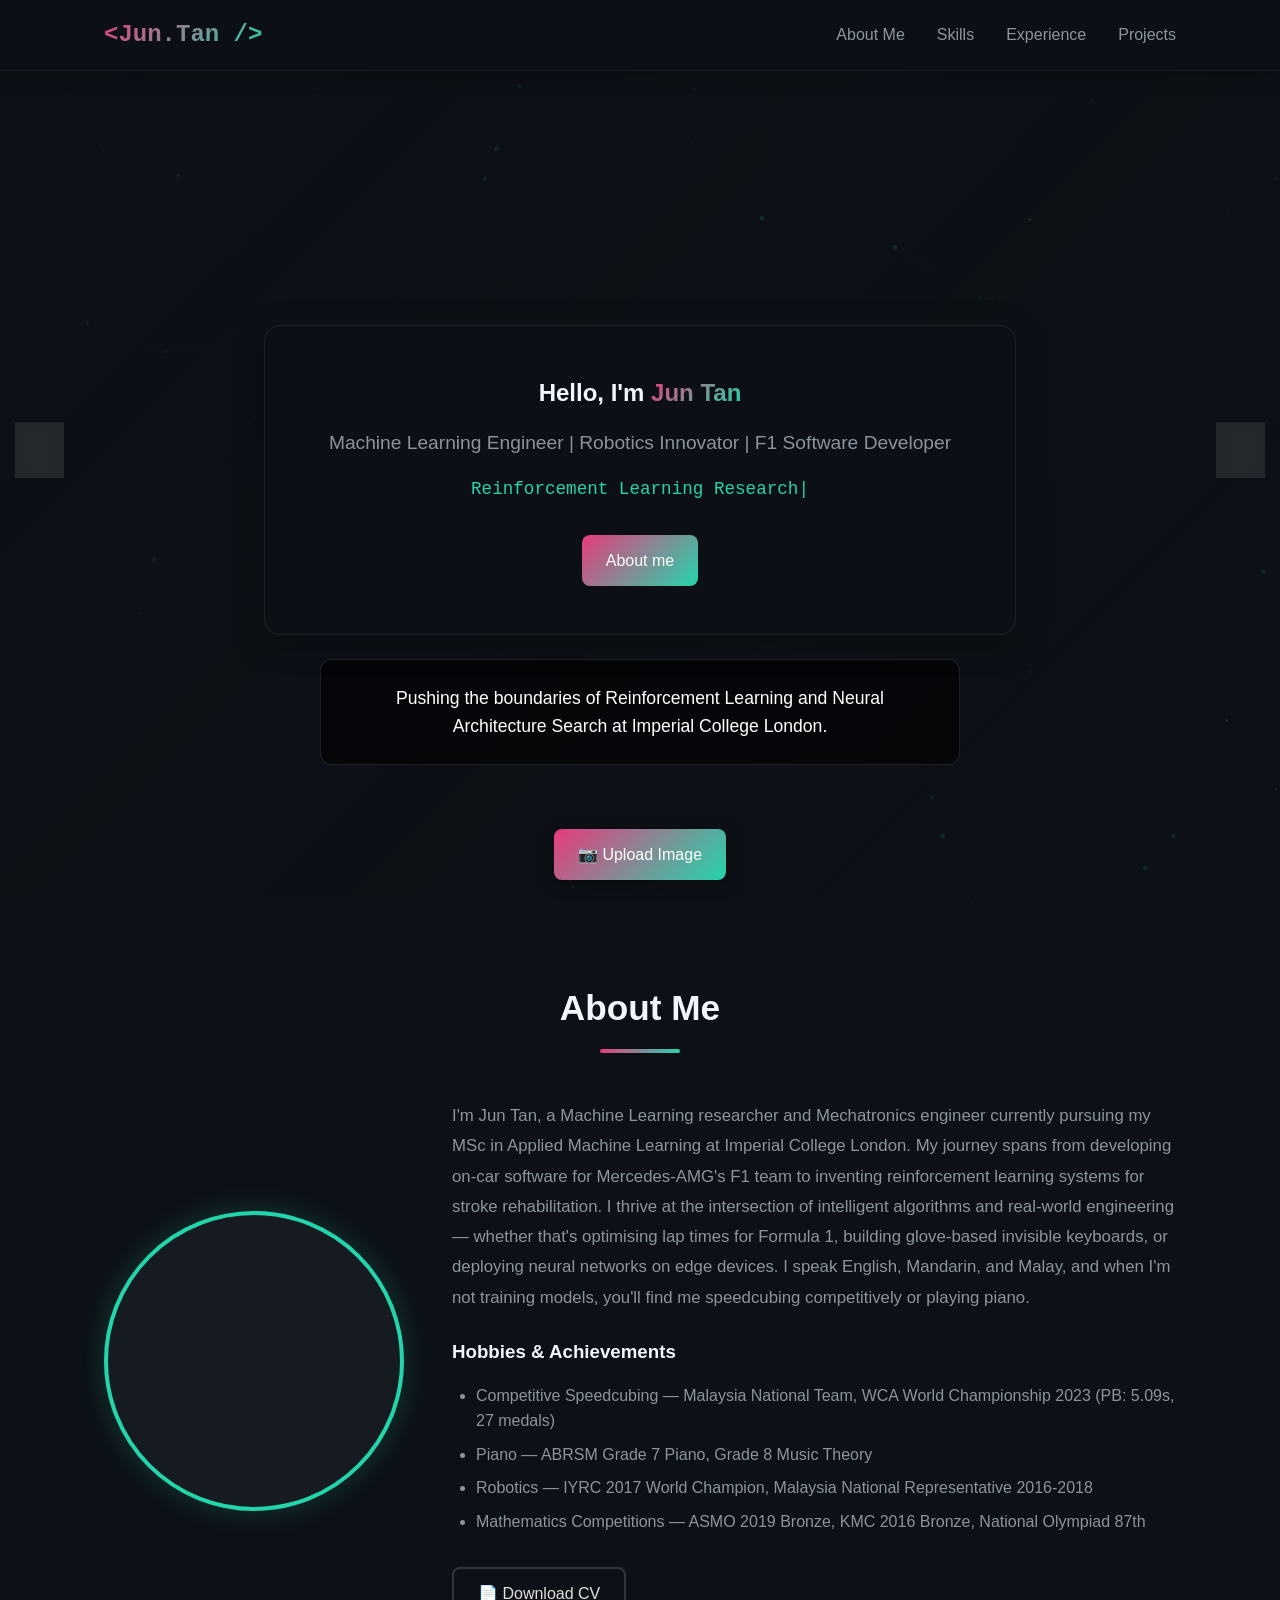
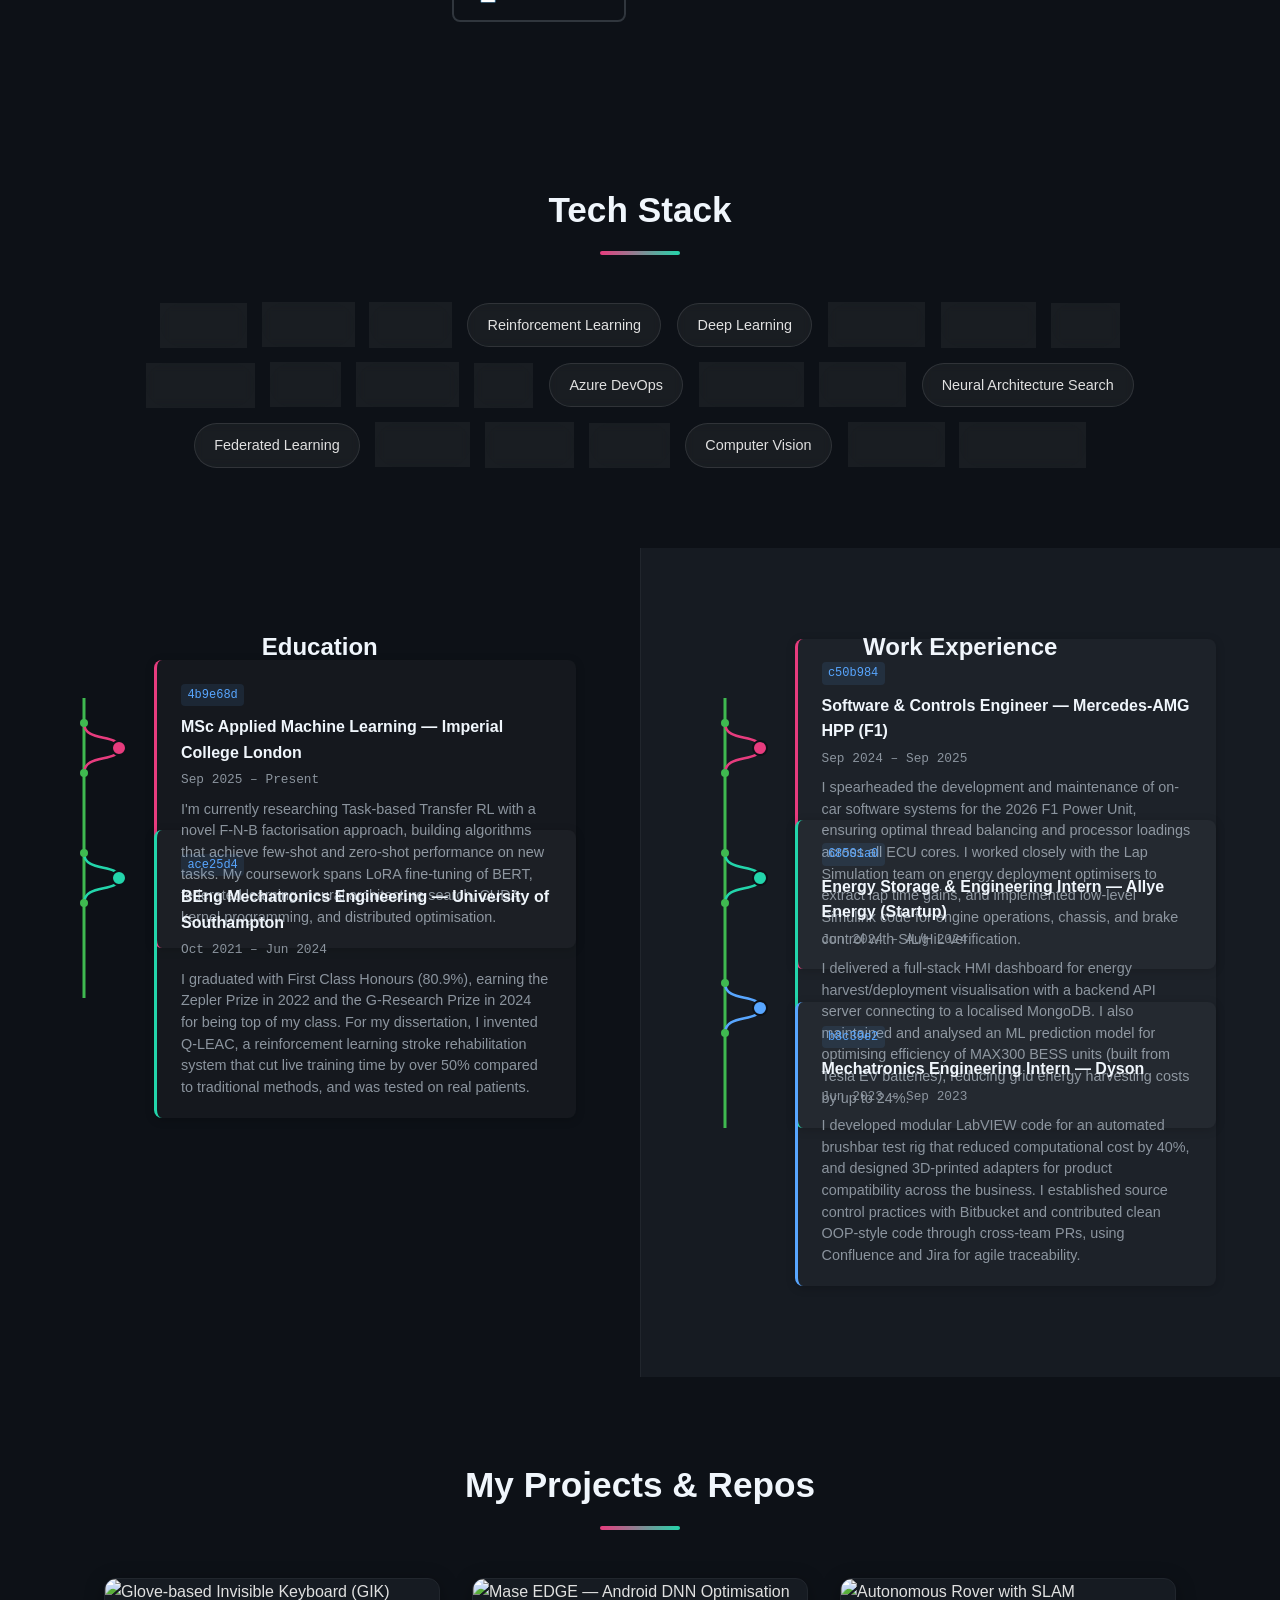
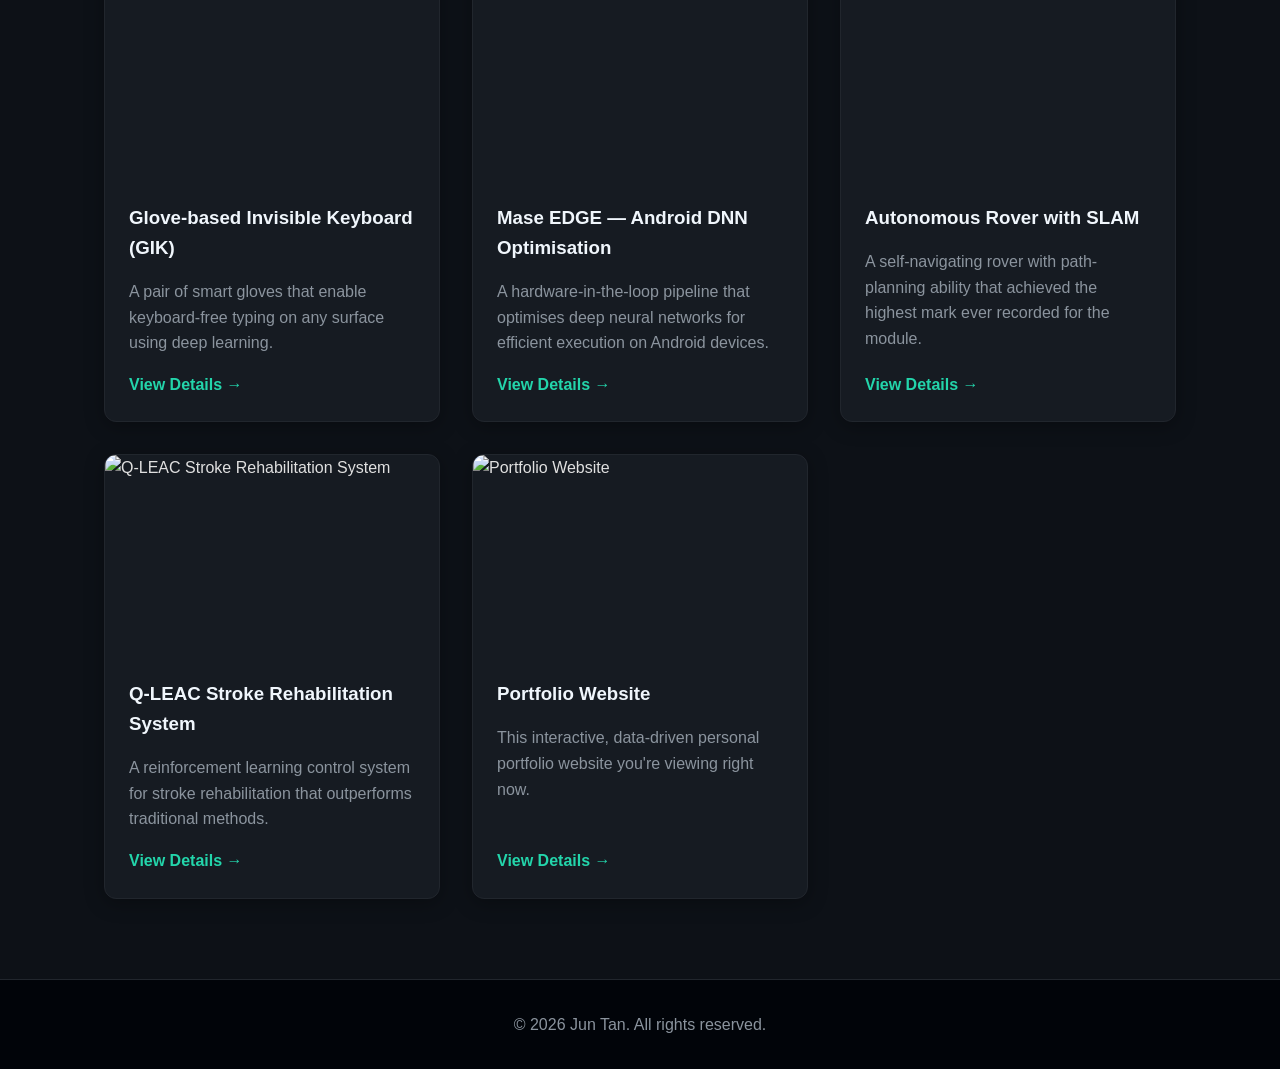
==== commit f5e44713: "Address code review: use const, add aria-controls for accessibility" ====
--- a/index.html
+++ b/index.html
@@ -14,7 +14,7 @@
         <nav>
             <div class="logo">&lt;Jun.Tan /&gt;</div>
             <!-- Hamburger Icon -->
-            <button class="menu-icon" id="menu-icon" aria-label="Toggle navigation menu" aria-expanded="false">&#9776;</button>
+            <button class="menu-icon" id="menu-icon" aria-label="Toggle navigation menu" aria-expanded="false" aria-controls="nav-links">&#9776;</button>
             <ul class="nav-links" id="nav-links">
                 <li><a href="#about">About Me</a></li>
                 <li><a href="#skills">Skills</a></li>
